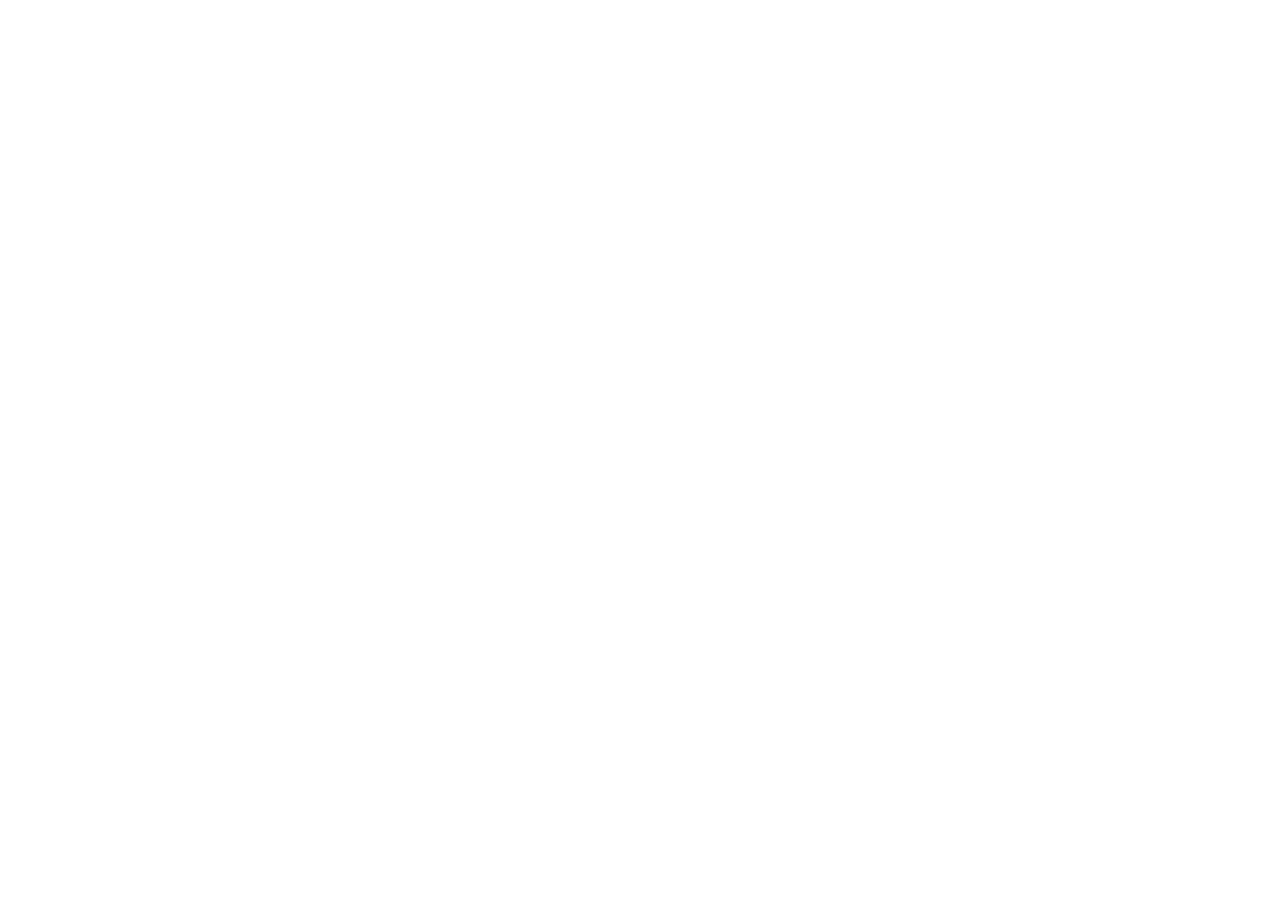
==== index.html @ a6d5650d "完成了登录和注册功能的开发" ====
<!DOCTYPE html>
<html lang="en">
<head>
    <meta charset="UTF-8">
    <meta http-equiv="X-UA-Compatible" content="IE=edge">
    <meta name="viewport" content="width=device-width, initial-scale=1.0">
    <title>Document</title>
</head>
<body>
    
</body>
</html>
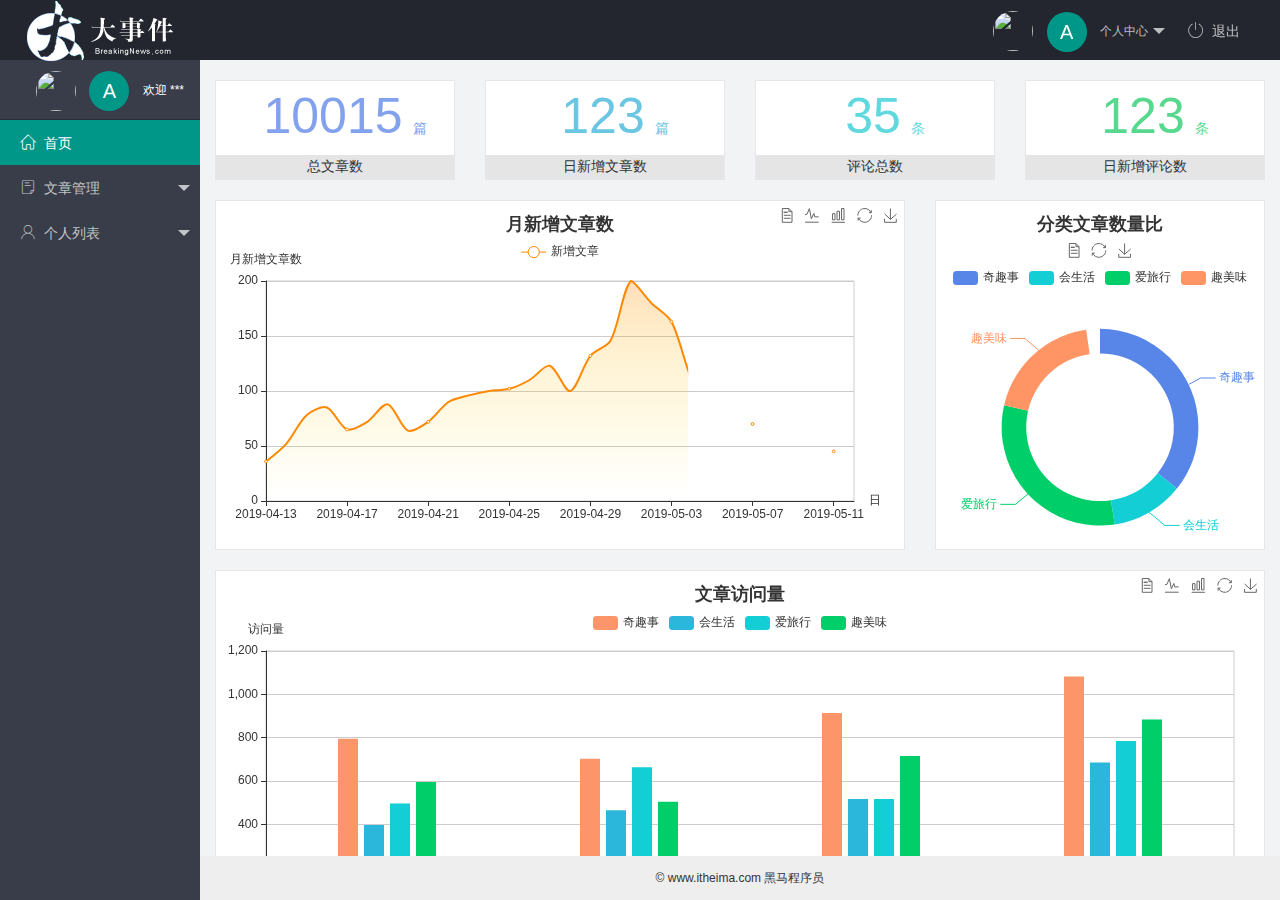
==== commit 50a24027: "完成了主页功能的开发" ====
--- a/index.html
+++ b/index.html
@@ -1,12 +1,98 @@
 <!DOCTYPE html>
 <html lang="en">
+
 <head>
     <meta charset="UTF-8">
     <meta http-equiv="X-UA-Compatible" content="IE=edge">
     <meta name="viewport" content="width=device-width, initial-scale=1.0">
-    <title>Document</title>
+    <title>后台主页</title>
+    <!-- 导入layui 的css样式表 -->
+    <link rel="stylesheet" href="/assets/lib/layui/css/layui.css" />
+    <!-- 导入自身样式表 -->
+    <link rel="stylesheet" href="/assets/css/index.css" />
+    <!-- 引入iconfont css样式表 -->
+    <link rel="stylesheet" href="/assets/fonts/iconfont.css">
+    <!-- 引入bootstrap css样式表 -->
+    <link rel="stylesheet" href="/assets/lib/bootstrap.css">
 </head>
-<body>
-    
+
+<body class="layui-layout-body">
+    <div class="layui-layout layui-layout-admin">
+        <div class="layui-header">
+            <div class="layui-logo">
+                <img src="/assets/images/logo.png" alt="">
+            </div>
+            <ul class="layui-nav layui-layout-right">
+                <li class="layui-nav-item">
+                    <a href="javascript:;" class="userinfo">
+                        <img src="http://t.cn/RCzsdCq" class="layui-nav-img">
+                        <span class="text-avatar">A</span>
+                        个人中心
+                    </a>
+                    <dl class="layui-nav-child">
+                        <dd><a href="">基本资料</a></dd>
+                        <dd><a href="">更换头像</a></dd>
+                        <dd><a href="">重置密码</a></dd>
+                    </dl>
+                </li>
+                <li class="layui-nav-item">
+                    <a href="javascript:;" id="btnLogout">
+                        <span class="iconfont icon-tuichu"></span>退出</a>
+                </li>
+            </ul>
+        </div>
+
+        <div class="layui-side layui-bg-black">
+            <div class="layui-side-scroll">
+                <!-- 用户头像 -->
+                <div class="userinfo">
+                    <img src="http://t.cn/RCzsdCq" class="layui-nav-img">
+                    <span class="text-avatar">A</span>
+                    <span id="welcome">欢迎 ***</span>
+                </div>
+                <!-- 左侧导航区域（可配合layui已有的垂直导航） -->
+                <ul class="layui-nav layui-nav-tree" lay-shrink="all">
+                    <li class="layui-nav-item layui-this"><a href="/home/dashboard.html" target="fm"><span
+                                class="iconfont icon-home"></span>首页</a></li>
+                    <li class="layui-nav-item">
+                        <a class="" href="javascript:;"><span class="iconfont icon-16"></span>文章管理</a>
+                        <dl class="layui-nav-child">
+                            <dd><a href="javascript:;"><i class="layui-icon layui-icon-app"></i>文章类别</a></dd>
+                            <dd><a href="javascript:;"><i class="layui-icon layui-icon-app"></i>文章列表</a></dd>
+                            <dd><a h    ref="javascript:;"><i class="layui-icon layui-icon-app"></i>发表文章</a></dd>
+                        </dl>
+                    </li>
+                    <li class="layui-nav-item">
+                        <a href="javascript:;"><span class="iconfont icon-user"></span>个人列表</a>
+                        <dl class="layui-nav-child">
+                            <dd><a href="javascript:;"><i class="layui-icon layui-icon-app"></i>基本资料</a></dd>
+                            <dd><a href="javascript:;"><i class="layui-icon layui-icon-app"></i>更换头像</a></dd>
+                            <dd><a href="javascript:;"><i class="layui-icon layui-icon-app"></i>重置密码</a></dd>
+                        </dl>
+                    </li>
+                </ul>
+            </div>
+        </div>
+
+        <div class="layui-body">
+            <!-- iframe区域 -->
+            <iframe name="fm" src="/home/dashboard.html" frameborder="0"></iframe>
+
+        </div>
+
+        <div class="layui-footer">
+            <!-- 底部固定区域 -->
+            © www.itheima.com 黑马程序员
+        </div>
+    </div>
+    <!-- 导入layui的 JS文件 -->
+    <script src="/assets/lib/layui/layui.all.js"></script>
+    <!-- 导入jQuery -->
+    <script src="/assets/lib/jquery.js"></script>
+    <!-- 导入baseAPI -->
+    <script src="/assets/js/baseAPI.js"></script>
+    <!-- 导入自己的js文件 -->
+    <script src="/assets/js/index.js"></script>
 </body>
+
 </html>--- a/assets/lib/layui/css/layui.css
+++ b/assets/lib/layui/css/layui.css
@@ -0,0 +1,2 @@
+/** layui-v2.5.5 MIT License By https://www.layui.com */
+ .layui-inline,img{display:inline-block;vertical-align:middle}h1,h2,h3,h4,h5,h6{font-weight:400}.layui-edge,.layui-header,.layui-inline,.layui-main{position:relative}.layui-body,.layui-edge,.layui-elip{overflow:hidden}.layui-btn,.layui-edge,.layui-inline,img{vertical-align:middle}.layui-btn,.layui-disabled,.layui-icon,.layui-unselect{-moz-user-select:none;-webkit-user-select:none;-ms-user-select:none}.layui-elip,.layui-form-checkbox span,.layui-form-pane .layui-form-label{text-overflow:ellipsis;white-space:nowrap}.layui-breadcrumb,.layui-tree-btnGroup{visibility:hidden}blockquote,body,button,dd,div,dl,dt,form,h1,h2,h3,h4,h5,h6,input,li,ol,p,pre,td,textarea,th,ul{margin:0;padding:0;-webkit-tap-highlight-color:rgba(0,0,0,0)}a:active,a:hover{outline:0}img{border:none}li{list-style:none}table{border-collapse:collapse;border-spacing:0}h4,h5,h6{font-size:100%}button,input,optgroup,option,select,textarea{font-family:inherit;font-size:inherit;font-style:inherit;font-weight:inherit;outline:0}pre{white-space:pre-wrap;white-space:-moz-pre-wrap;white-space:-pre-wrap;white-space:-o-pre-wrap;word-wrap:break-word}body{line-height:24px;font:14px Helvetica Neue,Helvetica,PingFang SC,Tahoma,Arial,sans-serif}hr{height:1px;margin:10px 0;border:0;clear:both}a{color:#333;text-decoration:none}a:hover{color:#777}a cite{font-style:normal;*cursor:pointer}.layui-border-box,.layui-border-box *{box-sizing:border-box}.layui-box,.layui-box *{box-sizing:content-box}.layui-clear{clear:both;*zoom:1}.layui-clear:after{content:'\20';clear:both;*zoom:1;display:block;height:0}.layui-inline{*display:inline;*zoom:1}.layui-edge{display:inline-block;width:0;height:0;border-width:6px;border-style:dashed;border-color:transparent}.layui-edge-top{top:-4px;border-bottom-color:#999;border-bottom-style:solid}.layui-edge-right{border-left-color:#999;border-left-style:solid}.layui-edge-bottom{top:2px;border-top-color:#999;border-top-style:solid}.layui-edge-left{border-right-color:#999;border-right-style:solid}.layui-disabled,.layui-disabled:hover{color:#d2d2d2!important;cursor:not-allowed!important}.layui-circle{border-radius:100%}.layui-show{display:block!important}.layui-hide{display:none!important}@font-face{font-family:layui-icon;src:url(../font/iconfont.eot?v=250);src:url(../font/iconfont.eot?v=250#iefix) format('embedded-opentype'),url(../font/iconfont.woff2?v=250) format('woff2'),url(../font/iconfont.woff?v=250) format('woff'),url(../font/iconfont.ttf?v=250) format('truetype'),url(../font/iconfont.svg?v=250#layui-icon) format('svg')}.layui-icon{font-family:layui-icon!important;font-size:16px;font-style:normal;-webkit-font-smoothing:antialiased;-moz-osx-font-smoothing:grayscale}.layui-icon-reply-fill:before{content:"\e611"}.layui-icon-set-fill:before{content:"\e614"}.layui-icon-menu-fill:before{content:"\e60f"}.layui-icon-search:before{content:"\e615"}.layui-icon-share:before{content:"\e641"}.layui-icon-set-sm:before{content:"\e620"}.layui-icon-engine:before{content:"\e628"}.layui-icon-close:before{content:"\1006"}.layui-icon-close-fill:before{content:"\1007"}.layui-icon-chart-screen:before{content:"\e629"}.layui-icon-star:before{content:"\e600"}.layui-icon-circle-dot:before{content:"\e617"}.layui-icon-chat:before{content:"\e606"}.layui-icon-release:before{content:"\e609"}.layui-icon-list:before{content:"\e60a"}.layui-icon-chart:before{content:"\e62c"}.layui-icon-ok-circle:before{content:"\1005"}.layui-icon-layim-theme:before{content:"\e61b"}.layui-icon-table:before{content:"\e62d"}.layui-icon-right:before{content:"\e602"}.layui-icon-left:before{content:"\e603"}.layui-icon-cart-simple:before{content:"\e698"}.layui-icon-face-cry:before{content:"\e69c"}.layui-icon-face-smile:before{content:"\e6af"}.layui-icon-survey:before{content:"\e6b2"}.layui-icon-tree:before{content:"\e62e"}.layui-icon-upload-circle:before{content:"\e62f"}.layui-icon-add-circle:before{content:"\e61f"}.layui-icon-download-circle:before{content:"\e601"}.layui-icon-templeate-1:before{content:"\e630"}.layui-icon-util:before{content:"\e631"}.layui-icon-face-surprised:before{content:"\e664"}.layui-icon-edit:before{content:"\e642"}.layui-icon-speaker:before{content:"\e645"}.layui-icon-down:before{content:"\e61a"}.layui-icon-file:before{content:"\e621"}.layui-icon-layouts:before{content:"\e632"}.layui-icon-rate-half:before{content:"\e6c9"}.layui-icon-add-circle-fine:before{content:"\e608"}.layui-icon-prev-circle:before{content:"\e633"}.layui-icon-read:before{content:"\e705"}.layui-icon-404:before{content:"\e61c"}.layui-icon-carousel:before{content:"\e634"}.layui-icon-help:before{content:"\e607"}.layui-icon-code-circle:before{content:"\e635"}.layui-icon-water:before{content:"\e636"}.layui-icon-username:before{content:"\e66f"}.layui-icon-find-fill:before{content:"\e670"}.layui-icon-about:before{content:"\e60b"}.layui-icon-location:before{content:"\e715"}.layui-icon-up:before{content:"\e619"}.layui-icon-pause:before{content:"\e651"}.layui-icon-date:before{content:"\e637"}.layui-icon-layim-uploadfile:before{content:"\e61d"}.layui-icon-delete:before{content:"\e640"}.layui-icon-play:before{content:"\e652"}.layui-icon-top:before{content:"\e604"}.layui-icon-friends:before{content:"\e612"}.layui-icon-refresh-3:before{content:"\e9aa"}.layui-icon-ok:before{content:"\e605"}.layui-icon-layer:before{content:"\e638"}.layui-icon-face-smile-fine:before{content:"\e60c"}.layui-icon-dollar:before{content:"\e659"}.layui-icon-group:before{content:"\e613"}.layui-icon-layim-download:before{content:"\e61e"}.layui-icon-picture-fine:before{content:"\e60d"}.layui-icon-link:before{content:"\e64c"}.layui-icon-diamond:before{content:"\e735"}.layui-icon-log:before{content:"\e60e"}.layui-icon-rate-solid:before{content:"\e67a"}.layui-icon-fonts-del:before{content:"\e64f"}.layui-icon-unlink:before{content:"\e64d"}.layui-icon-fonts-clear:before{content:"\e639"}.layui-icon-triangle-r:before{content:"\e623"}.layui-icon-circle:before{content:"\e63f"}.layui-icon-radio:before{content:"\e643"}.layui-icon-align-center:before{content:"\e647"}.layui-icon-align-right:before{content:"\e648"}.layui-icon-align-left:before{content:"\e649"}.layui-icon-loading-1:before{content:"\e63e"}.layui-icon-return:before{content:"\e65c"}.layui-icon-fonts-strong:before{content:"\e62b"}.layui-icon-upload:before{content:"\e67c"}.layui-icon-dialogue:before{content:"\e63a"}.layui-icon-video:before{content:"\e6ed"}.layui-icon-headset:before{content:"\e6fc"}.layui-icon-cellphone-fine:before{content:"\e63b"}.layui-icon-add-1:before{content:"\e654"}.layui-icon-face-smile-b:before{content:"\e650"}.layui-icon-fonts-html:before{content:"\e64b"}.layui-icon-form:before{content:"\e63c"}.layui-icon-cart:before{content:"\e657"}.layui-icon-camera-fill:before{content:"\e65d"}.layui-icon-tabs:before{content:"\e62a"}.layui-icon-fonts-code:before{content:"\e64e"}.layui-icon-fire:before{content:"\e756"}.layui-icon-set:before{content:"\e716"}.layui-icon-fonts-u:before{content:"\e646"}.layui-icon-triangle-d:before{content:"\e625"}.layui-icon-tips:before{content:"\e702"}.layui-icon-picture:before{content:"\e64a"}.layui-icon-more-vertical:before{content:"\e671"}.layui-icon-flag:before{content:"\e66c"}.layui-icon-loading:before{content:"\e63d"}.layui-icon-fonts-i:before{content:"\e644"}.layui-icon-refresh-1:before{content:"\e666"}.layui-icon-rmb:before{content:"\e65e"}.layui-icon-home:before{content:"\e68e"}.layui-icon-user:before{content:"\e770"}.layui-icon-notice:before{content:"\e667"}.layui-icon-login-weibo:before{content:"\e675"}.layui-icon-voice:before{content:"\e688"}.layui-icon-upload-drag:before{content:"\e681"}.layui-icon-login-qq:before{content:"\e676"}.layui-icon-snowflake:before{content:"\e6b1"}.layui-icon-file-b:before{content:"\e655"}.layui-icon-template:before{content:"\e663"}.layui-icon-auz:before{content:"\e672"}.layui-icon-console:before{content:"\e665"}.layui-icon-app:before{content:"\e653"}.layui-icon-prev:before{content:"\e65a"}.layui-icon-website:before{content:"\e7ae"}.layui-icon-next:before{content:"\e65b"}.layui-icon-component:before{content:"\e857"}.layui-icon-more:before{content:"\e65f"}.layui-icon-login-wechat:before{content:"\e677"}.layui-icon-shrink-right:before{content:"\e668"}.layui-icon-spread-left:before{content:"\e66b"}.layui-icon-camera:before{content:"\e660"}.layui-icon-note:before{content:"\e66e"}.layui-icon-refresh:before{content:"\e669"}.layui-icon-female:before{content:"\e661"}.layui-icon-male:before{content:"\e662"}.layui-icon-password:before{content:"\e673"}.layui-icon-senior:before{content:"\e674"}.layui-icon-theme:before{content:"\e66a"}.layui-icon-tread:before{content:"\e6c5"}.layui-icon-praise:before{content:"\e6c6"}.layui-icon-star-fill:before{content:"\e658"}.layui-icon-rate:before{content:"\e67b"}.layui-icon-template-1:before{content:"\e656"}.layui-icon-vercode:before{content:"\e679"}.layui-icon-cellphone:before{content:"\e678"}.layui-icon-screen-full:before{content:"\e622"}.layui-icon-screen-restore:before{content:"\e758"}.layui-icon-cols:before{content:"\e610"}.layui-icon-export:before{content:"\e67d"}.layui-icon-print:before{content:"\e66d"}.layui-icon-slider:before{content:"\e714"}.layui-icon-addition:before{content:"\e624"}.layui-icon-subtraction:before{content:"\e67e"}.layui-icon-service:before{content:"\e626"}.layui-icon-transfer:before{content:"\e691"}.layui-main{width:1140px;margin:0 auto}.layui-header{z-index:1000;height:60px}.layui-header a:hover{transition:all .5s;-webkit-transition:all .5s}.layui-side{position:fixed;left:0;top:0;bottom:0;z-index:999;width:200px;overflow-x:hidden}.layui-side-scroll{position:relative;width:220px;height:100%;overflow-x:hidden}.layui-body{position:absolute;left:200px;right:0;top:0;bottom:0;z-index:998;width:auto;overflow-y:auto;box-sizing:border-box}.layui-layout-body{overflow:hidden}.layui-layout-admin .layui-header{background-color:#23262E}.layui-layout-admin .layui-side{top:60px;width:200px;overflow-x:hidden}.layui-layout-admin .layui-body{position:fixed;top:60px;bottom:44px}.layui-layout-admin .layui-main{width:auto;margin:0 15px}.layui-layout-admin .layui-footer{position:fixed;left:200px;right:0;bottom:0;height:44px;line-height:44px;padding:0 15px;background-color:#eee}.layui-layout-admin .layui-logo{position:absolute;left:0;top:0;width:200px;height:100%;line-height:60px;text-align:center;color:#009688;font-size:16px}.layui-layout-admin .layui-header .layui-nav{background:0 0}.layui-layout-left{position:absolute!important;left:200px;top:0}.layui-layout-right{position:absolute!important;right:0;top:0}.layui-container{position:relative;margin:0 auto;padding:0 15px;box-sizing:border-box}.layui-fluid{position:relative;margin:0 auto;padding:0 15px}.layui-row:after,.layui-row:before{content:'';display:block;clear:both}.layui-col-lg1,.layui-col-lg10,.layui-col-lg11,.layui-col-lg12,.layui-col-lg2,.layui-col-lg3,.layui-col-lg4,.layui-col-lg5,.layui-col-lg6,.layui-col-lg7,.layui-col-lg8,.layui-col-lg9,.layui-col-md1,.layui-col-md10,.layui-col-md11,.layui-col-md12,.layui-col-md2,.layui-col-md3,.layui-col-md4,.layui-col-md5,.layui-col-md6,.layui-col-md7,.layui-col-md8,.layui-col-md9,.layui-col-sm1,.layui-col-sm10,.layui-col-sm11,.layui-col-sm12,.layui-col-sm2,.layui-col-sm3,.layui-col-sm4,.layui-col-sm5,.layui-col-sm6,.layui-col-sm7,.layui-col-sm8,.layui-col-sm9,.layui-col-xs1,.layui-col-xs10,.layui-col-xs11,.layui-col-xs12,.layui-col-xs2,.layui-col-xs3,.layui-col-xs4,.layui-col-xs5,.layui-col-xs6,.layui-col-xs7,.layui-col-xs8,.layui-col-xs9{position:relative;display:block;box-sizing:border-box}.layui-col-xs1,.layui-col-xs10,.layui-col-xs11,.layui-col-xs12,.layui-col-xs2,.layui-col-xs3,.layui-col-xs4,.layui-col-xs5,.layui-col-xs6,.layui-col-xs7,.layui-col-xs8,.layui-col-xs9{float:left}.layui-col-xs1{width:8.33333333%}.layui-col-xs2{width:16.66666667%}.layui-col-xs3{width:25%}.layui-col-xs4{width:33.33333333%}.layui-col-xs5{width:41.66666667%}.layui-col-xs6{width:50%}.layui-col-xs7{width:58.33333333%}.layui-col-xs8{width:66.66666667%}.layui-col-xs9{width:75%}.layui-col-xs10{width:83.33333333%}.layui-col-xs11{width:91.66666667%}.layui-col-xs12{width:100%}.layui-col-xs-offset1{margin-left:8.33333333%}.layui-col-xs-offset2{margin-left:16.66666667%}.layui-col-xs-offset3{margin-left:25%}.layui-col-xs-offset4{margin-left:33.33333333%}.layui-col-xs-offset5{margin-left:41.66666667%}.layui-col-xs-offset6{margin-left:50%}.layui-col-xs-offset7{margin-left:58.33333333%}.layui-col-xs-offset8{margin-left:66.66666667%}.layui-col-xs-offset9{margin-left:75%}.layui-col-xs-offset10{margin-left:83.33333333%}.layui-col-xs-offset11{margin-left:91.66666667%}.layui-col-xs-offset12{margin-left:100%}@media screen and (max-width:768px){.layui-hide-xs{display:none!important}.layui-show-xs-block{display:block!important}.layui-show-xs-inline{display:inline!important}.layui-show-xs-inline-block{display:inline-block!important}}@media screen and (min-width:768px){.layui-container{width:750px}.layui-hide-sm{display:none!important}.layui-show-sm-block{display:block!important}.layui-show-sm-inline{display:inline!important}.layui-show-sm-inline-block{display:inline-block!important}.layui-col-sm1,.layui-col-sm10,.layui-col-sm11,.layui-col-sm12,.layui-col-sm2,.layui-col-sm3,.layui-col-sm4,.layui-col-sm5,.layui-col-sm6,.layui-col-sm7,.layui-col-sm8,.layui-col-sm9{float:left}.layui-col-sm1{width:8.33333333%}.layui-col-sm2{width:16.66666667%}.layui-col-sm3{width:25%}.layui-col-sm4{width:33.33333333%}.layui-col-sm5{width:41.66666667%}.layui-col-sm6{width:50%}.layui-col-sm7{width:58.33333333%}.layui-col-sm8{width:66.66666667%}.layui-col-sm9{width:75%}.layui-col-sm10{width:83.33333333%}.layui-col-sm11{width:91.66666667%}.layui-col-sm12{width:100%}.layui-col-sm-offset1{margin-left:8.33333333%}.layui-col-sm-offset2{margin-left:16.66666667%}.layui-col-sm-offset3{margin-left:25%}.layui-col-sm-offset4{margin-left:33.33333333%}.layui-col-sm-offset5{margin-left:41.66666667%}.layui-col-sm-offset6{margin-left:50%}.layui-col-sm-offset7{margin-left:58.33333333%}.layui-col-sm-offset8{margin-left:66.66666667%}.layui-col-sm-offset9{margin-left:75%}.layui-col-sm-offset10{margin-left:83.33333333%}.layui-col-sm-offset11{margin-left:91.66666667%}.layui-col-sm-offset12{margin-left:100%}}@media screen and (min-width:992px){.layui-container{width:970px}.layui-hide-md{display:none!important}.layui-show-md-block{display:block!important}.layui-show-md-inline{display:inline!important}.layui-show-md-inline-block{display:inline-block!important}.layui-col-md1,.layui-col-md10,.layui-col-md11,.layui-col-md12,.layui-col-md2,.layui-col-md3,.layui-col-md4,.layui-col-md5,.layui-col-md6,.layui-col-md7,.layui-col-md8,.layui-col-md9{float:left}.layui-col-md1{width:8.33333333%}.layui-col-md2{width:16.66666667%}.layui-col-md3{width:25%}.layui-col-md4{width:33.33333333%}.layui-col-md5{width:41.66666667%}.layui-col-md6{width:50%}.layui-col-md7{width:58.33333333%}.layui-col-md8{width:66.66666667%}.layui-col-md9{width:75%}.layui-col-md10{width:83.33333333%}.layui-col-md11{width:91.66666667%}.layui-col-md12{width:100%}.layui-col-md-offset1{margin-left:8.33333333%}.layui-col-md-offset2{margin-left:16.66666667%}.layui-col-md-offset3{margin-left:25%}.layui-col-md-offset4{margin-left:33.33333333%}.layui-col-md-offset5{margin-left:41.66666667%}.layui-col-md-offset6{margin-left:50%}.layui-col-md-offset7{margin-left:58.33333333%}.layui-col-md-offset8{margin-left:66.66666667%}.layui-col-md-offset9{margin-left:75%}.layui-col-md-offset10{margin-left:83.33333333%}.layui-col-md-offset11{margin-left:91.66666667%}.layui-col-md-offset12{margin-left:100%}}@media screen and (min-width:1200px){.layui-container{width:1170px}.layui-hide-lg{display:none!important}.layui-show-lg-block{display:block!important}.layui-show-lg-inline{display:inline!important}.layui-show-lg-inline-block{display:inline-block!important}.layui-col-lg1,.layui-col-lg10,.layui-col-lg11,.layui-col-lg12,.layui-col-lg2,.layui-col-lg3,.layui-col-lg4,.layui-col-lg5,.layui-col-lg6,.layui-col-lg7,.layui-col-lg8,.layui-col-lg9{float:left}.layui-col-lg1{width:8.33333333%}.layui-col-lg2{width:16.66666667%}.layui-col-lg3{width:25%}.layui-col-lg4{width:33.33333333%}.layui-col-lg5{width:41.66666667%}.layui-col-lg6{width:50%}.layui-col-lg7{width:58.33333333%}.layui-col-lg8{width:66.66666667%}.layui-col-lg9{width:75%}.layui-col-lg10{width:83.33333333%}.layui-col-lg11{width:91.66666667%}.layui-col-lg12{width:100%}.layui-col-lg-offset1{margin-left:8.33333333%}.layui-col-lg-offset2{margin-left:16.66666667%}.layui-col-lg-offset3{margin-left:25%}.layui-col-lg-offset4{margin-left:33.33333333%}.layui-col-lg-offset5{margin-left:41.66666667%}.layui-col-lg-offset6{margin-left:50%}.layui-col-lg-offset7{margin-left:58.33333333%}.layui-col-lg-offset8{margin-left:66.66666667%}.layui-col-lg-offset9{margin-left:75%}.layui-col-lg-offset10{margin-left:83.33333333%}.layui-col-lg-offset11{margin-left:91.66666667%}.layui-col-lg-offset12{margin-left:100%}}.layui-col-space1{margin:-.5px}.layui-col-space1>*{padding:.5px}.layui-col-space3{margin:-1.5px}.layui-col-space3>*{padding:1.5px}.layui-col-space5{margin:-2.5px}.layui-col-space5>*{padding:2.5px}.layui-col-space8{margin:-3.5px}.layui-col-space8>*{padding:3.5px}.layui-col-space10{margin:-5px}.layui-col-space10>*{padding:5px}.layui-col-space12{margin:-6px}.layui-col-space12>*{padding:6px}.layui-col-space15{margin:-7.5px}.layui-col-space15>*{padding:7.5px}.layui-col-space18{margin:-9px}.layui-col-space18>*{padding:9px}.layui-col-space20{margin:-10px}.layui-col-space20>*{padding:10px}.layui-col-space22{margin:-11px}.layui-col-space22>*{padding:11px}.layui-col-space25{margin:-12.5px}.layui-col-space25>*{padding:12.5px}.layui-col-space30{margin:-15px}.layui-col-space30>*{padding:15px}.layui-btn,.layui-input,.layui-select,.layui-textarea,.layui-upload-button{outline:0;-webkit-appearance:none;transition:all .3s;-webkit-transition:all .3s;box-sizing:border-box}.layui-elem-quote{margin-bottom:10px;padding:15px;line-height:22px;border-left:5px solid #009688;border-radius:0 2px 2px 0;background-color:#f2f2f2}.layui-quote-nm{border-style:solid;border-width:1px 1px 1px 5px;background:0 0}.layui-elem-field{margin-bottom:10px;padding:0;border-width:1px;border-style:solid}.layui-elem-field legend{margin-left:20px;padding:0 10px;font-size:20px;font-weight:300}.layui-field-title{margin:10px 0 20px;border-width:1px 0 0}.layui-field-box{padding:10px 15px}.layui-field-title .layui-field-box{padding:10px 0}.layui-progress{position:relative;height:6px;border-radius:20px;background-color:#e2e2e2}.layui-progress-bar{position:absolute;left:0;top:0;width:0;max-width:100%;height:6px;border-radius:20px;text-align:right;background-color:#5FB878;transition:all .3s;-webkit-transition:all .3s}.layui-progress-big,.layui-progress-big .layui-progress-bar{height:18px;line-height:18px}.layui-progress-text{position:relative;top:-20px;line-height:18px;font-size:12px;color:#666}.layui-progress-big .layui-progress-text{position:static;padding:0 10px;color:#fff}.layui-collapse{border-width:1px;border-style:solid;border-radius:2px}.layui-colla-content,.layui-colla-item{border-top-width:1px;border-top-style:solid}.layui-colla-item:first-child{border-top:none}.layui-colla-title{position:relative;height:42px;line-height:42px;padding:0 15px 0 35px;color:#333;background-color:#f2f2f2;cursor:pointer;font-size:14px;overflow:hidden}.layui-colla-content{display:none;padding:10px 15px;line-height:22px;color:#666}.layui-colla-icon{position:absolute;left:15px;top:0;font-size:14px}.layui-card{margin-bottom:15px;border-radius:2px;background-color:#fff;box-shadow:0 1px 2px 0 rgba(0,0,0,.05)}.layui-card:last-child{margin-bottom:0}.layui-card-header{position:relative;height:42px;line-height:42px;padding:0 15px;border-bottom:1px solid #f6f6f6;color:#333;border-radius:2px 2px 0 0;font-size:14px}.layui-bg-black,.layui-bg-blue,.layui-bg-cyan,.layui-bg-green,.layui-bg-orange,.layui-bg-red{color:#fff!important}.layui-card-body{position:relative;padding:10px 15px;line-height:24px}.layui-card-body[pad15]{padding:15px}.layui-card-body[pad20]{padding:20px}.layui-card-body .layui-table{margin:5px 0}.layui-card .layui-tab{margin:0}.layui-panel-window{position:relative;padding:15px;border-radius:0;border-top:5px solid #E6E6E6;background-color:#fff}.layui-auxiliar-moving{position:fixed;left:0;right:0;top:0;bottom:0;width:100%;height:100%;background:0 0;z-index:9999999999}.layui-form-label,.layui-form-mid,.layui-form-select,.layui-input-block,.layui-input-inline,.layui-textarea{position:relative}.layui-bg-red{background-color:#FF5722!important}.layui-bg-orange{background-color:#FFB800!important}.layui-bg-green{background-color:#009688!important}.layui-bg-cyan{background-color:#2F4056!important}.layui-bg-blue{background-color:#1E9FFF!important}.layui-bg-black{background-color:#393D49!important}.layui-bg-gray{background-color:#eee!important;color:#666!important}.layui-badge-rim,.layui-colla-content,.layui-colla-item,.layui-collapse,.layui-elem-field,.layui-form-pane .layui-form-item[pane],.layui-form-pane .layui-form-label,.layui-input,.layui-layedit,.layui-layedit-tool,.layui-quote-nm,.layui-select,.layui-tab-bar,.layui-tab-card,.layui-tab-title,.layui-tab-title .layui-this:after,.layui-textarea{border-color:#e6e6e6}.layui-timeline-item:before,hr{background-color:#e6e6e6}.layui-text{line-height:22px;font-size:14px;color:#666}.layui-text h1,.layui-text h2,.layui-text h3{font-weight:500;color:#333}.layui-text h1{font-size:30px}.layui-text h2{font-size:24px}.layui-text h3{font-size:18px}.layui-text a:not(.layui-btn){color:#01AAED}.layui-text a:not(.layui-btn):hover{text-decoration:underline}.layui-text ul{padding:5px 0 5px 15px}.layui-text ul li{margin-top:5px;list-style-type:disc}.layui-text em,.layui-word-aux{color:#999!important;padding:0 5px!important}.layui-btn{display:inline-block;height:38px;line-height:38px;padding:0 18px;background-color:#009688;color:#fff;white-space:nowrap;text-align:center;font-size:14px;border:none;border-radius:2px;cursor:pointer}.layui-btn:hover{opacity:.8;filter:alpha(opacity=80);color:#fff}.layui-btn:active{opacity:1;filter:alpha(opacity=100)}.layui-btn+.layui-btn{margin-left:10px}.layui-btn-container{font-size:0}.layui-btn-container .layui-btn{margin-right:10px;margin-bottom:10px}.layui-btn-container .layui-btn+.layui-btn{margin-left:0}.layui-table .layui-btn-container .layui-btn{margin-bottom:9px}.layui-btn-radius{border-radius:100px}.layui-btn .layui-icon{margin-right:3px;font-size:18px;vertical-align:bottom;vertical-align:middle\9}.layui-btn-primary{border:1px solid #C9C9C9;background-color:#fff;color:#555}.layui-btn-primary:hover{border-color:#009688;color:#333}.layui-btn-normal{background-color:#1E9FFF}.layui-btn-warm{background-color:#FFB800}.layui-btn-danger{background-color:#FF5722}.layui-btn-checked{background-color:#5FB878}.layui-btn-disabled,.layui-btn-disabled:active,.layui-btn-disabled:hover{border:1px solid #e6e6e6;background-color:#FBFBFB;color:#C9C9C9;cursor:not-allowed;opacity:1}.layui-btn-lg{height:44px;line-height:44px;padding:0 25px;font-size:16px}.layui-btn-sm{height:30px;line-height:30px;padding:0 10px;font-size:12px}.layui-btn-sm i{font-size:16px!important}.layui-btn-xs{height:22px;line-height:22px;padding:0 5px;font-size:12px}.layui-btn-xs i{font-size:14px!important}.layui-btn-group{display:inline-block;vertical-align:middle;font-size:0}.layui-btn-group .layui-btn{margin-left:0!important;margin-right:0!important;border-left:1px solid rgba(255,255,255,.5);border-radius:0}.layui-btn-group .layui-btn-primary{border-left:none}.layui-btn-group .layui-btn-primary:hover{border-color:#C9C9C9;color:#009688}.layui-btn-group .layui-btn:first-child{border-left:none;border-radius:2px 0 0 2px}.layui-btn-group .layui-btn-primary:first-child{border-left:1px solid #c9c9c9}.layui-btn-group .layui-btn:last-child{border-radius:0 2px 2px 0}.layui-btn-group .layui-btn+.layui-btn{margin-left:0}.layui-btn-group+.layui-btn-group{margin-left:10px}.layui-btn-fluid{width:100%}.layui-input,.layui-select,.layui-textarea{height:38px;line-height:1.3;line-height:38px\9;border-width:1px;border-style:solid;background-color:#fff;border-radius:2px}.layui-input::-webkit-input-placeholder,.layui-select::-webkit-input-placeholder,.layui-textarea::-webkit-input-placeholder{line-height:1.3}.layui-input,.layui-textarea{display:block;width:100%;padding-left:10px}.layui-input:hover,.layui-textarea:hover{border-color:#D2D2D2!important}.layui-input:focus,.layui-textarea:focus{border-color:#C9C9C9!important}.layui-textarea{min-height:100px;height:auto;line-height:20px;padding:6px 10px;resize:vertical}.layui-select{padding:0 10px}.layui-form input[type=checkbox],.layui-form input[type=radio],.layui-form select{display:none}.layui-form [lay-ignore]{display:initial}.layui-form-item{margin-bottom:15px;clear:both;*zoom:1}.layui-form-item:after{content:'\20';clear:both;*zoom:1;display:block;height:0}.layui-form-label{float:left;display:block;padding:9px 15px;width:80px;font-weight:400;line-height:20px;text-align:right}.layui-form-label-col{display:block;float:none;padding:9px 0;line-height:20px;text-align:left}.layui-form-item .layui-inline{margin-bottom:5px;margin-right:10px}.layui-input-block{margin-left:110px;min-height:36px}.layui-input-inline{display:inline-block;vertical-align:middle}.layui-form-item .layui-input-inline{float:left;width:190px;margin-right:10px}.layui-form-text .layui-input-inline{width:auto}.layui-form-mid{float:left;display:block;padding:9px 0!important;line-height:20px;margin-right:10px}.layui-form-danger+.layui-form-select .layui-input,.layui-form-danger:focus{border-color:#FF5722!important}.layui-form-select .layui-input{padding-right:30px;cursor:pointer}.layui-form-select .layui-edge{position:absolute;right:10px;top:50%;margin-top:-3px;cursor:pointer;border-width:6px;border-top-color:#c2c2c2;border-top-style:solid;transition:all .3s;-webkit-transition:all .3s}.layui-form-select dl{display:none;position:absolute;left:0;top:42px;padding:5px 0;z-index:899;min-width:100%;border:1px solid #d2d2d2;max-height:300px;overflow-y:auto;background-color:#fff;border-radius:2px;box-shadow:0 2px 4px rgba(0,0,0,.12);box-sizing:border-box}.layui-form-select dl dd,.layui-form-select dl dt{padding:0 10px;line-height:36px;white-space:nowrap;overflow:hidden;text-overflow:ellipsis}.layui-form-select dl dt{font-size:12px;color:#999}.layui-form-select dl dd{cursor:pointer}.layui-form-select dl dd:hover{background-color:#f2f2f2;-webkit-transition:.5s all;transition:.5s all}.layui-form-select .layui-select-group dd{padding-left:20px}.layui-form-select dl dd.layui-select-tips{padding-left:10px!important;color:#999}.layui-form-select dl dd.layui-this{background-color:#5FB878;color:#fff}.layui-form-checkbox,.layui-form-select dl dd.layui-disabled{background-color:#fff}.layui-form-selected dl{display:block}.layui-form-checkbox,.layui-form-checkbox *,.layui-form-switch{display:inline-block;vertical-align:middle}.layui-form-selected .layui-edge{margin-top:-9px;-webkit-transform:rotate(180deg);transform:rotate(180deg);margin-top:-3px\9}:root .layui-form-selected .layui-edge{margin-top:-9px\0/IE9}.layui-form-selectup dl{top:auto;bottom:42px}.layui-select-none{margin:5px 0;text-align:center;color:#999}.layui-select-disabled .layui-disabled{border-color:#eee!important}.layui-select-disabled .layui-edge{border-top-color:#d2d2d2}.layui-form-checkbox{position:relative;height:30px;line-height:30px;margin-right:10px;padding-right:30px;cursor:pointer;font-size:0;-webkit-transition:.1s linear;transition:.1s linear;box-sizing:border-box}.layui-form-checkbox span{padding:0 10px;height:100%;font-size:14px;border-radius:2px 0 0 2px;background-color:#d2d2d2;color:#fff;overflow:hidden}.layui-form-checkbox:hover span{background-color:#c2c2c2}.layui-form-checkbox i{position:absolute;right:0;top:0;width:30px;height:28px;border:1px solid #d2d2d2;border-left:none;border-radius:0 2px 2px 0;color:#fff;font-size:20px;text-align:center}.layui-form-checkbox:hover i{border-color:#c2c2c2;color:#c2c2c2}.layui-form-checked,.layui-form-checked:hover{border-color:#5FB878}.layui-form-checked span,.layui-form-checked:hover span{background-color:#5FB878}.layui-form-checked i,.layui-form-checked:hover i{color:#5FB878}.layui-form-item .layui-form-checkbox{margin-top:4px}.layui-form-checkbox[lay-skin=primary]{height:auto!important;line-height:normal!important;min-width:18px;min-height:18px;border:none!important;margin-right:0;padding-left:28px;padding-right:0;background:0 0}.layui-form-checkbox[lay-skin=primary] span{padding-left:0;padding-right:15px;line-height:18px;background:0 0;color:#666}.layui-form-checkbox[lay-skin=primary] i{right:auto;left:0;width:16px;height:16px;line-height:16px;border:1px solid #d2d2d2;font-size:12px;border-radius:2px;background-color:#fff;-webkit-transition:.1s linear;transition:.1s linear}.layui-form-checkbox[lay-skin=primary]:hover i{border-color:#5FB878;color:#fff}.layui-form-checked[lay-skin=primary] i{border-color:#5FB878!important;background-color:#5FB878;color:#fff}.layui-checkbox-disbaled[lay-skin=primary] span{background:0 0!important;color:#c2c2c2}.layui-checkbox-disbaled[lay-skin=primary]:hover i{border-color:#d2d2d2}.layui-form-item .layui-form-checkbox[lay-skin=primary]{margin-top:10px}.layui-form-switch{position:relative;height:22px;line-height:22px;min-width:35px;padding:0 5px;margin-top:8px;border:1px solid #d2d2d2;border-radius:20px;cursor:pointer;background-color:#fff;-webkit-transition:.1s linear;transition:.1s linear}.layui-form-switch i{position:absolute;left:5px;top:3px;width:16px;height:16px;border-radius:20px;background-color:#d2d2d2;-webkit-transition:.1s linear;transition:.1s linear}.layui-form-switch em{position:relative;top:0;width:25px;margin-left:21px;padding:0!important;text-align:center!important;color:#999!important;font-style:normal!important;font-size:12px}.layui-form-onswitch{border-color:#5FB878;background-color:#5FB878}.layui-checkbox-disbaled,.layui-checkbox-disbaled i{border-color:#e2e2e2!important}.layui-form-onswitch i{left:100%;margin-left:-21px;background-color:#fff}.layui-form-onswitch em{margin-left:5px;margin-right:21px;color:#fff!important}.layui-checkbox-disbaled span{background-color:#e2e2e2!important}.layui-checkbox-disbaled:hover i{color:#fff!important}[lay-radio]{display:none}.layui-form-radio,.layui-form-radio *{display:inline-block;vertical-align:middle}.layui-form-radio{line-height:28px;margin:6px 10px 0 0;padding-right:10px;cursor:pointer;font-size:0}.layui-form-radio *{font-size:14px}.layui-form-radio>i{margin-right:8px;font-size:22px;color:#c2c2c2}.layui-form-radio>i:hover,.layui-form-radioed>i{color:#5FB878}.layui-radio-disbaled>i{color:#e2e2e2!important}.layui-form-pane .layui-form-label{width:110px;padding:8px 15px;height:38px;line-height:20px;border-width:1px;border-style:solid;border-radius:2px 0 0 2px;text-align:center;background-color:#FBFBFB;overflow:hidden;box-sizing:border-box}.layui-form-pane .layui-input-inline{margin-left:-1px}.layui-form-pane .layui-input-block{margin-left:110px;left:-1px}.layui-form-pane .layui-input{border-radius:0 2px 2px 0}.layui-form-pane .layui-form-text .layui-form-label{float:none;width:100%;border-radius:2px;box-sizing:border-box;text-align:left}.layui-form-pane .layui-form-text .layui-input-inline{display:block;margin:0;top:-1px;clear:both}.layui-form-pane .layui-form-text .layui-input-block{margin:0;left:0;top:-1px}.layui-form-pane .layui-form-text .layui-textarea{min-height:100px;border-radius:0 0 2px 2px}.layui-form-pane .layui-form-checkbox{margin:4px 0 4px 10px}.layui-form-pane .layui-form-radio,.layui-form-pane .layui-form-switch{margin-top:6px;margin-left:10px}.layui-form-pane .layui-form-item[pane]{position:relative;border-width:1px;border-style:solid}.layui-form-pane .layui-form-item[pane] .layui-form-label{position:absolute;left:0;top:0;height:100%;border-width:0 1px 0 0}.layui-form-pane .layui-form-item[pane] .layui-input-inline{margin-left:110px}@media screen and (max-width:450px){.layui-form-item .layui-form-label{text-overflow:ellipsis;overflow:hidden;white-space:nowrap}.layui-form-item .layui-inline{display:block;margin-right:0;margin-bottom:20px;clear:both}.layui-form-item .layui-inline:after{content:'\20';clear:both;display:block;height:0}.layui-form-item .layui-input-inline{display:block;float:none;left:-3px;width:auto;margin:0 0 10px 112px}.layui-form-item .layui-input-inline+.layui-form-mid{margin-left:110px;top:-5px;padding:0}.layui-form-item .layui-form-checkbox{margin-right:5px;margin-bottom:5px}}.layui-layedit{border-width:1px;border-style:solid;border-radius:2px}.layui-layedit-tool{padding:3px 5px;border-bottom-width:1px;border-bottom-style:solid;font-size:0}.layedit-tool-fixed{position:fixed;top:0;border-top:1px solid #e2e2e2}.layui-layedit-tool .layedit-tool-mid,.layui-layedit-tool .layui-icon{display:inline-block;vertical-align:middle;text-align:center;font-size:14px}.layui-layedit-tool .layui-icon{position:relative;width:32px;height:30px;line-height:30px;margin:3px 5px;color:#777;cursor:pointer;border-radius:2px}.layui-layedit-tool .layui-icon:hover{color:#393D49}.layui-layedit-tool .layui-icon:active{color:#000}.layui-layedit-tool .layedit-tool-active{background-color:#e2e2e2;color:#000}.layui-layedit-tool .layui-disabled,.layui-layedit-tool .layui-disabled:hover{color:#d2d2d2;cursor:not-allowed}.layui-layedit-tool .layedit-tool-mid{width:1px;height:18px;margin:0 10px;background-color:#d2d2d2}.layedit-tool-html{width:50px!important;font-size:30px!important}.layedit-tool-b,.layedit-tool-code,.layedit-tool-help{font-size:16px!important}.layedit-tool-d,.layedit-tool-face,.layedit-tool-image,.layedit-tool-unlink{font-size:18px!important}.layedit-tool-image input{position:absolute;font-size:0;left:0;top:0;width:100%;height:100%;opacity:.01;filter:Alpha(opacity=1);cursor:pointer}.layui-layedit-iframe iframe{display:block;width:100%}#LAY_layedit_code{overflow:hidden}.layui-laypage{display:inline-block;*display:inline;*zoom:1;vertical-align:middle;margin:10px 0;font-size:0}.layui-laypage>a:first-child,.layui-laypage>a:first-child em{border-radius:2px 0 0 2px}.layui-laypage>a:last-child,.layui-laypage>a:last-child em{border-radius:0 2px 2px 0}.layui-laypage>:first-child{margin-left:0!important}.layui-laypage>:last-child{margin-right:0!important}.layui-laypage a,.layui-laypage button,.layui-laypage input,.layui-laypage select,.layui-laypage span{border:1px solid #e2e2e2}.layui-laypage a,.layui-laypage span{display:inline-block;*display:inline;*zoom:1;vertical-align:middle;padding:0 15px;height:28px;line-height:28px;margin:0 -1px 5px 0;background-color:#fff;color:#333;font-size:12px}.layui-flow-more a *,.layui-laypage input,.layui-table-view select[lay-ignore]{display:inline-block}.layui-laypage a:hover{color:#009688}.layui-laypage em{font-style:normal}.layui-laypage .layui-laypage-spr{color:#999;font-weight:700}.layui-laypage a{text-decoration:none}.layui-laypage .layui-laypage-curr{position:relative}.layui-laypage .layui-laypage-curr em{position:relative;color:#fff}.layui-laypage .layui-laypage-curr .layui-laypage-em{position:absolute;left:-1px;top:-1px;padding:1px;width:100%;height:100%;background-color:#009688}.layui-laypage-em{border-radius:2px}.layui-laypage-next em,.layui-laypage-prev em{font-family:Sim sun;font-size:16px}.layui-laypage .layui-laypage-count,.layui-laypage .layui-laypage-limits,.layui-laypage .layui-laypage-refresh,.layui-laypage .layui-laypage-skip{margin-left:10px;margin-right:10px;padding:0;border:none}.layui-laypage .layui-laypage-limits,.layui-laypage .layui-laypage-refresh{vertical-align:top}.layui-laypage .layui-laypage-refresh i{font-size:18px;cursor:pointer}.layui-laypage select{height:22px;padding:3px;border-radius:2px;cursor:pointer}.layui-laypage .layui-laypage-skip{height:30px;line-height:30px;color:#999}.layui-laypage button,.layui-laypage input{height:30px;line-height:30px;border-radius:2px;vertical-align:top;background-color:#fff;box-sizing:border-box}.layui-laypage input{width:40px;margin:0 10px;padding:0 3px;text-align:center}.layui-laypage input:focus,.layui-laypage select:focus{border-color:#009688!important}.layui-laypage button{margin-left:10px;padding:0 10px;cursor:pointer}.layui-table,.layui-table-view{margin:10px 0}.layui-flow-more{margin:10px 0;text-align:center;color:#999;font-size:14px}.layui-flow-more a{height:32px;line-height:32px}.layui-flow-more a *{vertical-align:top}.layui-flow-more a cite{padding:0 20px;border-radius:3px;background-color:#eee;color:#333;font-style:normal}.layui-flow-more a cite:hover{opacity:.8}.layui-flow-more a i{font-size:30px;color:#737383}.layui-table{width:100%;background-color:#fff;color:#666}.layui-table tr{transition:all .3s;-webkit-transition:all .3s}.layui-table th{text-align:left;font-weight:400}.layui-table tbody tr:hover,.layui-table thead tr,.layui-table-click,.layui-table-header,.layui-table-hover,.layui-table-mend,.layui-table-patch,.layui-table-tool,.layui-table-total,.layui-table-total tr,.layui-table[lay-even] tr:nth-child(even){background-color:#f2f2f2}.layui-table td,.layui-table th,.layui-table-col-set,.layui-table-fixed-r,.layui-table-grid-down,.layui-table-header,.layui-table-page,.layui-table-tips-main,.layui-table-tool,.layui-table-total,.layui-table-view,.layui-table[lay-skin=line],.layui-table[lay-skin=row]{border-width:1px;border-style:solid;border-color:#e6e6e6}.layui-table td,.layui-table th{position:relative;padding:9px 15px;min-height:20px;line-height:20px;font-size:14px}.layui-table[lay-skin=line] td,.layui-table[lay-skin=line] th{border-width:0 0 1px}.layui-table[lay-skin=row] td,.layui-table[lay-skin=row] th{border-width:0 1px 0 0}.layui-table[lay-skin=nob] td,.layui-table[lay-skin=nob] th{border:none}.layui-table img{max-width:100px}.layui-table[lay-size=lg] td,.layui-table[lay-size=lg] th{padding:15px 30px}.layui-table-view .layui-table[lay-size=lg] .layui-table-cell{height:40px;line-height:40px}.layui-table[lay-size=sm] td,.layui-table[lay-size=sm] th{font-size:12px;padding:5px 10px}.layui-table-view .layui-table[lay-size=sm] .layui-table-cell{height:20px;line-height:20px}.layui-table[lay-data]{display:none}.layui-table-box{position:relative;overflow:hidden}.layui-table-view .layui-table{position:relative;width:auto;margin:0}.layui-table-view .layui-table[lay-skin=line]{border-width:0 1px 0 0}.layui-table-view .layui-table[lay-skin=row]{border-width:0 0 1px}.layui-table-view .layui-table td,.layui-table-view .layui-table th{padding:5px 0;border-top:none;border-left:none}.layui-table-view .layui-table th.layui-unselect .layui-table-cell span{cursor:pointer}.layui-table-view .layui-table td{cursor:default}.layui-table-view .layui-table td[data-edit=text]{cursor:text}.layui-table-view .layui-form-checkbox[lay-skin=primary] i{width:18px;height:18px}.layui-table-view .layui-form-radio{line-height:0;padding:0}.layui-table-view .layui-form-radio>i{margin:0;font-size:20px}.layui-table-init{position:absolute;left:0;top:0;width:100%;height:100%;text-align:center;z-index:110}.layui-table-init .layui-icon{position:absolute;left:50%;top:50%;margin:-15px 0 0 -15px;font-size:30px;color:#c2c2c2}.layui-table-header{border-width:0 0 1px;overflow:hidden}.layui-table-header .layui-table{margin-bottom:-1px}.layui-table-tool .layui-inline[lay-event]{position:relative;width:26px;height:26px;padding:5px;line-height:16px;margin-right:10px;text-align:center;color:#333;border:1px solid #ccc;cursor:pointer;-webkit-transition:.5s all;transition:.5s all}.layui-table-tool .layui-inline[lay-event]:hover{border:1px solid #999}.layui-table-tool-temp{padding-right:120px}.layui-table-tool-self{position:absolute;right:17px;top:10px}.layui-table-tool .layui-table-tool-self .layui-inline[lay-event]{margin:0 0 0 10px}.layui-table-tool-panel{position:absolute;top:29px;left:-1px;padding:5px 0;min-width:150px;min-height:40px;border:1px solid #d2d2d2;text-align:left;overflow-y:auto;background-color:#fff;box-shadow:0 2px 4px rgba(0,0,0,.12)}.layui-table-cell,.layui-table-tool-panel li{overflow:hidden;text-overflow:ellipsis;white-space:nowrap}.layui-table-tool-panel li{padding:0 10px;line-height:30px;-webkit-transition:.5s all;transition:.5s all}.layui-table-tool-panel li .layui-form-checkbox[lay-skin=primary]{width:100%;padding-left:28px}.layui-table-tool-panel li:hover{background-color:#f2f2f2}.layui-table-tool-panel li .layui-form-checkbox[lay-skin=primary] i{position:absolute;left:0;top:0}.layui-table-tool-panel li .layui-form-checkbox[lay-skin=primary] span{padding:0}.layui-table-tool .layui-table-tool-self .layui-table-tool-panel{left:auto;right:-1px}.layui-table-col-set{position:absolute;right:0;top:0;width:20px;height:100%;border-width:0 0 0 1px;background-color:#fff}.layui-table-sort{width:10px;height:20px;margin-left:5px;cursor:pointer!important}.layui-table-sort .layui-edge{position:absolute;left:5px;border-width:5px}.layui-table-sort .layui-table-sort-asc{top:3px;border-top:none;border-bottom-style:solid;border-bottom-color:#b2b2b2}.layui-table-sort .layui-table-sort-asc:hover{border-bottom-color:#666}.layui-table-sort .layui-table-sort-desc{bottom:5px;border-bottom:none;border-top-style:solid;border-top-color:#b2b2b2}.layui-table-sort .layui-table-sort-desc:hover{border-top-color:#666}.layui-table-sort[lay-sort=asc] .layui-table-sort-asc{border-bottom-color:#000}.layui-table-sort[lay-sort=desc] .layui-table-sort-desc{border-top-color:#000}.layui-table-cell{height:28px;line-height:28px;padding:0 15px;position:relative;box-sizing:border-box}.layui-table-cell .layui-form-checkbox[lay-skin=primary]{top:-1px;padding:0}.layui-table-cell .layui-table-link{color:#01AAED}.laytable-cell-checkbox,.laytable-cell-numbers,.laytable-cell-radio,.laytable-cell-space{padding:0;text-align:center}.layui-table-body{position:relative;overflow:auto;margin-right:-1px;margin-bottom:-1px}.layui-table-body .layui-none{line-height:26px;padding:15px;text-align:center;color:#999}.layui-table-fixed{position:absolute;left:0;top:0;z-index:101}.layui-table-fixed .layui-table-body{overflow:hidden}.layui-table-fixed-l{box-shadow:0 -1px 8px rgba(0,0,0,.08)}.layui-table-fixed-r{left:auto;right:-1px;border-width:0 0 0 1px;box-shadow:-1px 0 8px rgba(0,0,0,.08)}.layui-table-fixed-r .layui-table-header{position:relative;overflow:visible}.layui-table-mend{position:absolute;right:-49px;top:0;height:100%;width:50px}.layui-table-tool{position:relative;z-index:890;width:100%;min-height:50px;line-height:30px;padding:10px 15px;border-width:0 0 1px}.layui-table-tool .layui-btn-container{margin-bottom:-10px}.layui-table-page,.layui-table-total{border-width:1px 0 0;margin-bottom:-1px;overflow:hidden}.layui-table-page{position:relative;width:100%;padding:7px 7px 0;height:41px;font-size:12px;white-space:nowrap}.layui-table-page>div{height:26px}.layui-table-page .layui-laypage{margin:0}.layui-table-page .layui-laypage a,.layui-table-page .layui-laypage span{height:26px;line-height:26px;margin-bottom:10px;border:none;background:0 0}.layui-table-page .layui-laypage a,.layui-table-page .layui-laypage span.layui-laypage-curr{padding:0 12px}.layui-table-page .layui-laypage span{margin-left:0;padding:0}.layui-table-page .layui-laypage .layui-laypage-prev{margin-left:-7px!important}.layui-table-page .layui-laypage .layui-laypage-curr .layui-laypage-em{left:0;top:0;padding:0}.layui-table-page .layui-laypage button,.layui-table-page .layui-laypage input{height:26px;line-height:26px}.layui-table-page .layui-laypage input{width:40px}.layui-table-page .layui-laypage button{padding:0 10px}.layui-table-page select{height:18px}.layui-table-patch .layui-table-cell{padding:0;width:30px}.layui-table-edit{position:absolute;left:0;top:0;width:100%;height:100%;padding:0 14px 1px;border-radius:0;box-shadow:1px 1px 20px rgba(0,0,0,.15)}.layui-table-edit:focus{border-color:#5FB878!important}select.layui-table-edit{padding:0 0 0 10px;border-color:#C9C9C9}.layui-table-view .layui-form-checkbox,.layui-table-view .layui-form-radio,.layui-table-view .layui-form-switch{top:0;margin:0;box-sizing:content-box}.layui-table-view .layui-form-checkbox{top:-1px;height:26px;line-height:26px}.layui-table-view .layui-form-checkbox i{height:26px}.layui-table-grid .layui-table-cell{overflow:visible}.layui-table-grid-down{position:absolute;top:0;right:0;width:26px;height:100%;padding:5px 0;border-width:0 0 0 1px;text-align:center;background-color:#fff;color:#999;cursor:pointer}.layui-table-grid-down .layui-icon{position:absolute;top:50%;left:50%;margin:-8px 0 0 -8px}.layui-table-grid-down:hover{background-color:#fbfbfb}body .layui-table-tips .layui-layer-content{background:0 0;padding:0;box-shadow:0 1px 6px rgba(0,0,0,.12)}.layui-table-tips-main{margin:-44px 0 0 -1px;max-height:150px;padding:8px 15px;font-size:14px;overflow-y:scroll;background-color:#fff;color:#666}.layui-table-tips-c{position:absolute;right:-3px;top:-13px;width:20px;height:20px;padding:3px;cursor:pointer;background-color:#666;border-radius:50%;color:#fff}.layui-table-tips-c:hover{background-color:#777}.layui-table-tips-c:before{position:relative;right:-2px}.layui-upload-file{display:none!important;opacity:.01;filter:Alpha(opacity=1)}.layui-upload-drag,.layui-upload-form,.layui-upload-wrap{display:inline-block}.layui-upload-list{margin:10px 0}.layui-upload-choose{padding:0 10px;color:#999}.layui-upload-drag{position:relative;padding:30px;border:1px dashed #e2e2e2;background-color:#fff;text-align:center;cursor:pointer;color:#999}.layui-upload-drag .layui-icon{font-size:50px;color:#009688}.layui-upload-drag[lay-over]{border-color:#009688}.layui-upload-iframe{position:absolute;width:0;height:0;border:0;visibility:hidden}.layui-upload-wrap{position:relative;vertical-align:middle}.layui-upload-wrap .layui-upload-file{display:block!important;position:absolute;left:0;top:0;z-index:10;font-size:100px;width:100%;height:100%;opacity:.01;filter:Alpha(opacity=1);cursor:pointer}.layui-transfer-active,.layui-transfer-box{display:inline-block;vertical-align:middle}.layui-transfer-box,.layui-transfer-header,.layui-transfer-search{border-width:0;border-style:solid;border-color:#e6e6e6}.layui-transfer-box{position:relative;border-width:1px;width:200px;height:360px;border-radius:2px;background-color:#fff}.layui-transfer-box .layui-form-checkbox{width:100%;margin:0!important}.layui-transfer-header{height:38px;line-height:38px;padding:0 10px;border-bottom-width:1px}.layui-transfer-search{position:relative;padding:10px;border-bottom-width:1px}.layui-transfer-search .layui-input{height:32px;padding-left:30px;font-size:12px}.layui-transfer-search .layui-icon-search{position:absolute;left:20px;top:50%;margin-top:-8px;color:#666}.layui-transfer-active{margin:0 15px}.layui-transfer-active .layui-btn{display:block;margin:0;padding:0 15px;background-color:#5FB878;border-color:#5FB878;color:#fff}.layui-transfer-active .layui-btn-disabled{background-color:#FBFBFB;border-color:#e6e6e6;color:#C9C9C9}.layui-transfer-active .layui-btn:first-child{margin-bottom:15px}.layui-transfer-active .layui-btn .layui-icon{margin:0;font-size:14px!important}.layui-transfer-data{padding:5px 0;overflow:auto}.layui-transfer-data li{height:32px;line-height:32px;padding:0 10px}.layui-transfer-data li:hover{background-color:#f2f2f2;transition:.5s all}.layui-transfer-data .layui-none{padding:15px 10px;text-align:center;color:#999}.layui-nav{position:relative;padding:0 20px;background-color:#393D49;color:#fff;border-radius:2px;font-size:0;box-sizing:border-box}.layui-nav *{font-size:14px}.layui-nav .layui-nav-item{position:relative;display:inline-block;*display:inline;*zoom:1;vertical-align:middle;line-height:60px}.layui-nav .layui-nav-item a{display:block;padding:0 20px;color:#fff;color:rgba(255,255,255,.7);transition:all .3s;-webkit-transition:all .3s}.layui-nav .layui-this:after,.layui-nav-bar,.layui-nav-tree .layui-nav-itemed:after{position:absolute;left:0;top:0;width:0;height:5px;background-color:#5FB878;transition:all .2s;-webkit-transition:all .2s}.layui-nav-bar{z-index:1000}.layui-nav .layui-nav-item a:hover,.layui-nav .layui-this a{color:#fff}.layui-nav .layui-this:after{content:'';top:auto;bottom:0;width:100%}.layui-nav-img{width:30px;height:30px;margin-right:10px;border-radius:50%}.layui-nav .layui-nav-more{content:'';width:0;height:0;border-style:solid dashed dashed;border-color:#fff transparent transparent;overflow:hidden;cursor:pointer;transition:all .2s;-webkit-transition:all .2s;position:absolute;top:50%;right:3px;margin-top:-3px;border-width:6px;border-top-color:rgba(255,255,255,.7)}.layui-nav .layui-nav-mored,.layui-nav-itemed>a .layui-nav-more{margin-top:-9px;border-style:dashed dashed solid;border-color:transparent transparent #fff}.layui-nav-child{display:none;position:absolute;left:0;top:65px;min-width:100%;line-height:36px;padding:5px 0;box-shadow:0 2px 4px rgba(0,0,0,.12);border:1px solid #d2d2d2;background-color:#fff;z-index:100;border-radius:2px;white-space:nowrap}.layui-nav .layui-nav-child a{color:#333}.layui-nav .layui-nav-child a:hover{background-color:#f2f2f2;color:#000}.layui-nav-child dd{position:relative}.layui-nav .layui-nav-child dd.layui-this a,.layui-nav-child dd.layui-this{background-color:#5FB878;color:#fff}.layui-nav-child dd.layui-this:after{display:none}.layui-nav-tree{width:200px;padding:0}.layui-nav-tree .layui-nav-item{display:block;width:100%;line-height:45px}.layui-nav-tree .layui-nav-item a{position:relative;height:45px;line-height:45px;text-overflow:ellipsis;overflow:hidden;white-space:nowrap}.layui-nav-tree .layui-nav-item a:hover{background-color:#4E5465}.layui-nav-tree .layui-nav-bar{width:5px;height:0;background-color:#009688}.layui-nav-tree .layui-nav-child dd.layui-this,.layui-nav-tree .layui-nav-child dd.layui-this a,.layui-nav-tree .layui-this,.layui-nav-tree .layui-this>a,.layui-nav-tree .layui-this>a:hover{background-color:#009688;color:#fff}.layui-nav-tree .layui-this:after{display:none}.layui-nav-itemed>a,.layui-nav-tree .layui-nav-title a,.layui-nav-tree .layui-nav-title a:hover{color:#fff!important}.layui-nav-tree .layui-nav-child{position:relative;z-index:0;top:0;border:none;box-shadow:none}.layui-nav-tree .layui-nav-child a{height:40px;line-height:40px;color:#fff;color:rgba(255,255,255,.7)}.layui-nav-tree .layui-nav-child,.layui-nav-tree .layui-nav-child a:hover{background:0 0;color:#fff}.layui-nav-tree .layui-nav-more{right:10px}.layui-nav-itemed>.layui-nav-child{display:block;padding:0;background-color:rgba(0,0,0,.3)!important}.layui-nav-itemed>.layui-nav-child>.layui-this>.layui-nav-child{display:block}.layui-nav-side{position:fixed;top:0;bottom:0;left:0;overflow-x:hidden;z-index:999}.layui-bg-blue .layui-nav-bar,.layui-bg-blue .layui-nav-itemed:after,.layui-bg-blue .layui-this:after{background-color:#93D1FF}.layui-bg-blue .layui-nav-child dd.layui-this{background-color:#1E9FFF}.layui-bg-blue .layui-nav-itemed>a,.layui-nav-tree.layui-bg-blue .layui-nav-title a,.layui-nav-tree.layui-bg-blue .layui-nav-title a:hover{background-color:#007DDB!important}.layui-breadcrumb{font-size:0}.layui-breadcrumb>*{font-size:14px}.layui-breadcrumb a{color:#999!important}.layui-breadcrumb a:hover{color:#5FB878!important}.layui-breadcrumb a cite{color:#666;font-style:normal}.layui-breadcrumb span[lay-separator]{margin:0 10px;color:#999}.layui-tab{margin:10px 0;text-align:left!important}.layui-tab[overflow]>.layui-tab-title{overflow:hidden}.layui-tab-title{position:relative;left:0;height:40px;white-space:nowrap;font-size:0;border-bottom-width:1px;border-bottom-style:solid;transition:all .2s;-webkit-transition:all .2s}.layui-tab-title li{display:inline-block;*display:inline;*zoom:1;vertical-align:middle;font-size:14px;transition:all .2s;-webkit-transition:all .2s;position:relative;line-height:40px;min-width:65px;padding:0 15px;text-align:center;cursor:pointer}.layui-tab-title li a{display:block}.layui-tab-title .layui-this{color:#000}.layui-tab-title .layui-this:after{position:absolute;left:0;top:0;content:'';width:100%;height:41px;border-width:1px;border-style:solid;border-bottom-color:#fff;border-radius:2px 2px 0 0;box-sizing:border-box;pointer-events:none}.layui-tab-bar{position:absolute;right:0;top:0;z-index:10;width:30px;height:39px;line-height:39px;border-width:1px;border-style:solid;border-radius:2px;text-align:center;background-color:#fff;cursor:pointer}.layui-tab-bar .layui-icon{position:relative;display:inline-block;top:3px;transition:all .3s;-webkit-transition:all .3s}.layui-tab-item{display:none}.layui-tab-more{padding-right:30px;height:auto!important;white-space:normal!important}.layui-tab-more li.layui-this:after{border-bottom-color:#e2e2e2;border-radius:2px}.layui-tab-more .layui-tab-bar .layui-icon{top:-2px;top:3px\9;-webkit-transform:rotate(180deg);transform:rotate(180deg)}:root .layui-tab-more .layui-tab-bar .layui-icon{top:-2px\0/IE9}.layui-tab-content{padding:10px}.layui-tab-title li .layui-tab-close{position:relative;display:inline-block;width:18px;height:18px;line-height:20px;margin-left:8px;top:1px;text-align:center;font-size:14px;color:#c2c2c2;transition:all .2s;-webkit-transition:all .2s}.layui-tab-title li .layui-tab-close:hover{border-radius:2px;background-color:#FF5722;color:#fff}.layui-tab-brief>.layui-tab-title .layui-this{color:#009688}.layui-tab-brief>.layui-tab-more li.layui-this:after,.layui-tab-brief>.layui-tab-title .layui-this:after{border:none;border-radius:0;border-bottom:2px solid #5FB878}.layui-tab-brief[overflow]>.layui-tab-title .layui-this:after{top:-1px}.layui-tab-card{border-width:1px;border-style:solid;border-radius:2px;box-shadow:0 2px 5px 0 rgba(0,0,0,.1)}.layui-tab-card>.layui-tab-title{background-color:#f2f2f2}.layui-tab-card>.layui-tab-title li{margin-right:-1px;margin-left:-1px}.layui-tab-card>.layui-tab-title .layui-this{background-color:#fff}.layui-tab-card>.layui-tab-title .layui-this:after{border-top:none;border-width:1px;border-bottom-color:#fff}.layui-tab-card>.layui-tab-title .layui-tab-bar{height:40px;line-height:40px;border-radius:0;border-top:none;border-right:none}.layui-tab-card>.layui-tab-more .layui-this{background:0 0;color:#5FB878}.layui-tab-card>.layui-tab-more .layui-this:after{border:none}.layui-timeline{padding-left:5px}.layui-timeline-item{position:relative;padding-bottom:20px}.layui-timeline-axis{position:absolute;left:-5px;top:0;z-index:10;width:20px;height:20px;line-height:20px;background-color:#fff;color:#5FB878;border-radius:50%;text-align:center;cursor:pointer}.layui-timeline-axis:hover{color:#FF5722}.layui-timeline-item:before{content:'';position:absolute;left:5px;top:0;z-index:0;width:1px;height:100%}.layui-timeline-item:last-child:before{display:none}.layui-timeline-item:first-child:before{display:block}.layui-timeline-content{padding-left:25px}.layui-timeline-title{position:relative;margin-bottom:10px}.layui-badge,.layui-badge-dot,.layui-badge-rim{position:relative;display:inline-block;padding:0 6px;font-size:12px;text-align:center;background-color:#FF5722;color:#fff;border-radius:2px}.layui-badge{height:18px;line-height:18px}.layui-badge-dot{width:8px;height:8px;padding:0;border-radius:50%}.layui-badge-rim{height:18px;line-height:18px;border-width:1px;border-style:solid;background-color:#fff;color:#666}.layui-btn .layui-badge,.layui-btn .layui-badge-dot{margin-left:5px}.layui-nav .layui-badge,.layui-nav .layui-badge-dot{position:absolute;top:50%;margin:-8px 6px 0}.layui-tab-title .layui-badge,.layui-tab-title .layui-badge-dot{left:5px;top:-2px}.layui-carousel{position:relative;left:0;top:0;background-color:#f8f8f8}.layui-carousel>[carousel-item]{position:relative;width:100%;height:100%;overflow:hidden}.layui-carousel>[carousel-item]:before{position:absolute;content:'\e63d';left:50%;top:50%;width:100px;line-height:20px;margin:-10px 0 0 -50px;text-align:center;color:#c2c2c2;font-family:layui-icon!important;font-size:30px;font-style:normal;-webkit-font-smoothing:antialiased;-moz-osx-font-smoothing:grayscale}.layui-carousel>[carousel-item]>*{display:none;position:absolute;left:0;top:0;width:100%;height:100%;background-color:#f8f8f8;transition-duration:.3s;-webkit-transition-duration:.3s}.layui-carousel-updown>*{-webkit-transition:.3s ease-in-out up;transition:.3s ease-in-out up}.layui-carousel-arrow{display:none\9;opacity:0;position:absolute;left:10px;top:50%;margin-top:-18px;width:36px;height:36px;line-height:36px;text-align:center;font-size:20px;border:0;border-radius:50%;background-color:rgba(0,0,0,.2);color:#fff;-webkit-transition-duration:.3s;transition-duration:.3s;cursor:pointer}.layui-carousel-arrow[lay-type=add]{left:auto!important;right:10px}.layui-carousel:hover .layui-carousel-arrow[lay-type=add],.layui-carousel[lay-arrow=always] .layui-carousel-arrow[lay-type=add]{right:20px}.layui-carousel[lay-arrow=always] .layui-carousel-arrow{opacity:1;left:20px}.layui-carousel[lay-arrow=none] .layui-carousel-arrow{display:none}.layui-carousel-arrow:hover,.layui-carousel-ind ul:hover{background-color:rgba(0,0,0,.35)}.layui-carousel:hover .layui-carousel-arrow{display:block\9;opacity:1;left:20px}.layui-carousel-ind{position:relative;top:-35px;width:100%;line-height:0!important;text-align:center;font-size:0}.layui-carousel[lay-indicator=outside]{margin-bottom:30px}.layui-carousel[lay-indicator=outside] .layui-carousel-ind{top:10px}.layui-carousel[lay-indicator=outside] .layui-carousel-ind ul{background-color:rgba(0,0,0,.5)}.layui-carousel[lay-indicator=none] .layui-carousel-ind{display:none}.layui-carousel-ind ul{display:inline-block;padding:5px;background-color:rgba(0,0,0,.2);border-radius:10px;-webkit-transition-duration:.3s;transition-duration:.3s}.layui-carousel-ind li{display:inline-block;width:10px;height:10px;margin:0 3px;font-size:14px;background-color:#e2e2e2;background-color:rgba(255,255,255,.5);border-radius:50%;cursor:pointer;-webkit-transition-duration:.3s;transition-duration:.3s}.layui-carousel-ind li:hover{background-color:rgba(255,255,255,.7)}.layui-carousel-ind li.layui-this{background-color:#fff}.layui-carousel>[carousel-item]>.layui-carousel-next,.layui-carousel>[carousel-item]>.layui-carousel-prev,.layui-carousel>[carousel-item]>.layui-this{display:block}.layui-carousel>[carousel-item]>.layui-this{left:0}.layui-carousel>[carousel-item]>.layui-carousel-prev{left:-100%}.layui-carousel>[carousel-item]>.layui-carousel-next{left:100%}.layui-carousel>[carousel-item]>.layui-carousel-next.layui-carousel-left,.layui-carousel>[carousel-item]>.layui-carousel-prev.layui-carousel-right{left:0}.layui-carousel>[carousel-item]>.layui-this.layui-carousel-left{left:-100%}.layui-carousel>[carousel-item]>.layui-this.layui-carousel-right{left:100%}.layui-carousel[lay-anim=updown] .layui-carousel-arrow{left:50%!important;top:20px;margin:0 0 0 -18px}.layui-carousel[lay-anim=updown]>[carousel-item]>*,.layui-carousel[lay-anim=fade]>[carousel-item]>*{left:0!important}.layui-carousel[lay-anim=updown] .layui-carousel-arrow[lay-type=add]{top:auto!important;bottom:20px}.layui-carousel[lay-anim=updown] .layui-carousel-ind{position:absolute;top:50%;right:20px;width:auto;height:auto}.layui-carousel[lay-anim=updown] .layui-carousel-ind ul{padding:3px 5px}.layui-carousel[lay-anim=updown] .layui-carousel-ind li{display:block;margin:6px 0}.layui-carousel[lay-anim=updown]>[carousel-item]>.layui-this{top:0}.layui-carousel[lay-anim=updown]>[carousel-item]>.layui-carousel-prev{top:-100%}.layui-carousel[lay-anim=updown]>[carousel-item]>.layui-carousel-next{top:100%}.layui-carousel[lay-anim=updown]>[carousel-item]>.layui-carousel-next.layui-carousel-left,.layui-carousel[lay-anim=updown]>[carousel-item]>.layui-carousel-prev.layui-carousel-right{top:0}.layui-carousel[lay-anim=updown]>[carousel-item]>.layui-this.layui-carousel-left{top:-100%}.layui-carousel[lay-anim=updown]>[carousel-item]>.layui-this.layui-carousel-right{top:100%}.layui-carousel[lay-anim=fade]>[carousel-item]>.layui-carousel-next,.layui-carousel[lay-anim=fade]>[carousel-item]>.layui-carousel-prev{opacity:0}.layui-carousel[lay-anim=fade]>[carousel-item]>.layui-carousel-next.layui-carousel-left,.layui-carousel[lay-anim=fade]>[carousel-item]>.layui-carousel-prev.layui-carousel-right{opacity:1}.layui-carousel[lay-anim=fade]>[carousel-item]>.layui-this.layui-carousel-left,.layui-carousel[lay-anim=fade]>[carousel-item]>.layui-this.layui-carousel-right{opacity:0}.layui-fixbar{position:fixed;right:15px;bottom:15px;z-index:999999}.layui-fixbar li{width:50px;height:50px;line-height:50px;margin-bottom:1px;text-align:center;cursor:pointer;font-size:30px;background-color:#9F9F9F;color:#fff;border-radius:2px;opacity:.95}.layui-fixbar li:hover{opacity:.85}.layui-fixbar li:active{opacity:1}.layui-fixbar .layui-fixbar-top{display:none;font-size:40px}body .layui-util-face{border:none;background:0 0}body .layui-util-face .layui-layer-content{padding:0;background-color:#fff;color:#666;box-shadow:none}.layui-util-face .layui-layer-TipsG{display:none}.layui-util-face ul{position:relative;width:372px;padding:10px;border:1px solid #D9D9D9;background-color:#fff;box-shadow:0 0 20px rgba(0,0,0,.2)}.layui-util-face ul li{cursor:pointer;float:left;border:1px solid #e8e8e8;height:22px;width:26px;overflow:hidden;margin:-1px 0 0 -1px;padding:4px 2px;text-align:center}.layui-util-face ul li:hover{position:relative;z-index:2;border:1px solid #eb7350;background:#fff9ec}.layui-code{position:relative;margin:10px 0;padding:15px;line-height:20px;border:1px solid #ddd;border-left-width:6px;background-color:#F2F2F2;color:#333;font-family:Courier New;font-size:12px}.layui-rate,.layui-rate *{display:inline-block;vertical-align:middle}.layui-rate{padding:10px 5px 10px 0;font-size:0}.layui-rate li i.layui-icon{font-size:20px;color:#FFB800;margin-right:5px;transition:all .3s;-webkit-transition:all .3s}.layui-rate li i:hover{cursor:pointer;transform:scale(1.12);-webkit-transform:scale(1.12)}.layui-rate[readonly] li i:hover{cursor:default;transform:scale(1)}.layui-colorpicker{width:26px;height:26px;border:1px solid #e6e6e6;padding:5px;border-radius:2px;line-height:24px;display:inline-block;cursor:pointer;transition:all .3s;-webkit-transition:all .3s}.layui-colorpicker:hover{border-color:#d2d2d2}.layui-colorpicker.layui-colorpicker-lg{width:34px;height:34px;line-height:32px}.layui-colorpicker.layui-colorpicker-sm{width:24px;height:24px;line-height:22px}.layui-colorpicker.layui-colorpicker-xs{width:22px;height:22px;line-height:20px}.layui-colorpicker-trigger-bgcolor{display:block;background:url([data-uri]);border-radius:2px}.layui-colorpicker-trigger-span{display:block;height:100%;box-sizing:border-box;border:1px solid rgba(0,0,0,.15);border-radius:2px;text-align:center}.layui-colorpicker-trigger-i{display:inline-block;color:#FFF;font-size:12px}.layui-colorpicker-trigger-i.layui-icon-close{color:#999}.layui-colorpicker-main{position:absolute;z-index:66666666;width:280px;padding:7px;background:#FFF;border:1px solid #d2d2d2;border-radius:2px;box-shadow:0 2px 4px rgba(0,0,0,.12)}.layui-colorpicker-main-wrapper{height:180px;position:relative}.layui-colorpicker-basis{width:260px;height:100%;position:relative}.layui-colorpicker-basis-white{width:100%;height:100%;position:absolute;top:0;left:0;background:linear-gradient(90deg,#FFF,hsla(0,0%,100%,0))}.layui-colorpicker-basis-black{width:100%;height:100%;position:absolute;top:0;left:0;background:linear-gradient(0deg,#000,transparent)}.layui-colorpicker-basis-cursor{width:10px;height:10px;border:1px solid #FFF;border-radius:50%;position:absolute;top:-3px;right:-3px;cursor:pointer}.layui-colorpicker-side{position:absolute;top:0;right:0;width:12px;height:100%;background:linear-gradient(red,#FF0,#0F0,#0FF,#00F,#F0F,red)}.layui-colorpicker-side-slider{width:100%;height:5px;box-shadow:0 0 1px #888;box-sizing:border-box;background:#FFF;border-radius:1px;border:1px solid #f0f0f0;cursor:pointer;position:absolute;left:0}.layui-colorpicker-main-alpha{display:none;height:12px;margin-top:7px;background:url([data-uri])}.layui-colorpicker-alpha-bgcolor{height:100%;position:relative}.layui-colorpicker-alpha-slider{width:5px;height:100%;box-shadow:0 0 1px #888;box-sizing:border-box;background:#FFF;border-radius:1px;border:1px solid #f0f0f0;cursor:pointer;position:absolute;top:0}.layui-colorpicker-main-pre{padding-top:7px;font-size:0}.layui-colorpicker-pre{width:20px;height:20px;border-radius:2px;display:inline-block;margin-left:6px;margin-bottom:7px;cursor:pointer}.layui-colorpicker-pre:nth-child(11n+1){margin-left:0}.layui-colorpicker-pre-isalpha{background:url([data-uri])}.layui-colorpicker-pre.layui-this{box-shadow:0 0 3px 2px rgba(0,0,0,.15)}.layui-colorpicker-pre>div{height:100%;border-radius:2px}.layui-colorpicker-main-input{text-align:right;padding-top:7px}.layui-colorpicker-main-input .layui-btn-container .layui-btn{margin:0 0 0 10px}.layui-colorpicker-main-input div.layui-inline{float:left;margin-right:10px;font-size:14px}.layui-colorpicker-main-input input.layui-input{width:150px;height:30px;color:#666}.layui-slider{height:4px;background:#e2e2e2;border-radius:3px;position:relative;cursor:pointer}.layui-slider-bar{border-radius:3px;position:absolute;height:100%}.layui-slider-step{position:absolute;top:0;width:4px;height:4px;border-radius:50%;background:#FFF;-webkit-transform:translateX(-50%);transform:translateX(-50%)}.layui-slider-wrap{width:36px;height:36px;position:absolute;top:-16px;-webkit-transform:translateX(-50%);transform:translateX(-50%);z-index:10;text-align:center}.layui-slider-wrap-btn{width:12px;height:12px;border-radius:50%;background:#FFF;display:inline-block;vertical-align:middle;cursor:pointer;transition:.3s}.layui-slider-wrap:after{content:"";height:100%;display:inline-block;vertical-align:middle}.layui-slider-wrap-btn.layui-slider-hover,.layui-slider-wrap-btn:hover{transform:scale(1.2)}.layui-slider-wrap-btn.layui-disabled:hover{transform:scale(1)!important}.layui-slider-tips{position:absolute;top:-42px;z-index:66666666;white-space:nowrap;display:none;-webkit-transform:translateX(-50%);transform:translateX(-50%);color:#FFF;background:#000;border-radius:3px;height:25px;line-height:25px;padding:0 10px}.layui-slider-tips:after{content:'';position:absolute;bottom:-12px;left:50%;margin-left:-6px;width:0;height:0;border-width:6px;border-style:solid;border-color:#000 transparent transparent}.layui-slider-input{width:70px;height:32px;border:1px solid #e6e6e6;border-radius:3px;font-size:16px;line-height:32px;position:absolute;right:0;top:-15px}.layui-slider-input-btn{display:none;position:absolute;top:0;right:0;width:20px;height:100%;border-left:1px solid #d2d2d2}.layui-slider-input-btn i{cursor:pointer;position:absolute;right:0;bottom:0;width:20px;height:50%;font-size:12px;line-height:16px;text-align:center;color:#999}.layui-slider-input-btn i:first-child{top:0;border-bottom:1px solid #d2d2d2}.layui-slider-input-txt{height:100%;font-size:14px}.layui-slider-input-txt input{height:100%;border:none}.layui-slider-input-btn i:hover{color:#009688}.layui-slider-vertical{width:4px;margin-left:34px}.layui-slider-vertical .layui-slider-bar{width:4px}.layui-slider-vertical .layui-slider-step{top:auto;left:0;-webkit-transform:translateY(50%);transform:translateY(50%)}.layui-slider-vertical .layui-slider-wrap{top:auto;left:-16px;-webkit-transform:translateY(50%);transform:translateY(50%)}.layui-slider-vertical .layui-slider-tips{top:auto;left:2px}@media \0screen{.layui-slider-wrap-btn{margin-left:-20px}.layui-slider-vertical .layui-slider-wrap-btn{margin-left:0;margin-bottom:-20px}.layui-slider-vertical .layui-slider-tips{margin-left:-8px}.layui-slider>span{margin-left:8px}}.layui-tree{line-height:22px}.layui-tree .layui-form-checkbox{margin:0!important}.layui-tree-set{width:100%;position:relative}.layui-tree-pack{display:none;padding-left:20px;position:relative}.layui-tree-iconClick,.layui-tree-main{display:inline-block;vertical-align:middle}.layui-tree-line .layui-tree-pack{padding-left:27px}.layui-tree-line .layui-tree-set .layui-tree-set:after{content:'';position:absolute;top:14px;left:-9px;width:17px;height:0;border-top:1px dotted #c0c4cc}.layui-tree-entry{position:relative;padding:3px 0;height:20px;white-space:nowrap}.layui-tree-entry:hover{background-color:#eee}.layui-tree-line .layui-tree-entry:hover{background-color:rgba(0,0,0,0)}.layui-tree-line .layui-tree-entry:hover .layui-tree-txt{color:#999;text-decoration:underline;transition:.3s}.layui-tree-main{cursor:pointer;padding-right:10px}.layui-tree-line .layui-tree-set:before{content:'';position:absolute;top:0;left:-9px;width:0;height:100%;border-left:1px dotted #c0c4cc}.layui-tree-line .layui-tree-set.layui-tree-setLineShort:before{height:13px}.layui-tree-line .layui-tree-set.layui-tree-setHide:before{height:0}.layui-tree-iconClick{position:relative;height:20px;line-height:20px;margin:0 10px;color:#c0c4cc}.layui-tree-icon{height:12px;line-height:12px;width:12px;text-align:center;border:1px solid #c0c4cc}.layui-tree-iconClick .layui-icon{font-size:18px}.layui-tree-icon .layui-icon{font-size:12px;color:#666}.layui-tree-iconArrow{padding:0 5px}.layui-tree-iconArrow:after{content:'';position:absolute;left:4px;top:3px;z-index:100;width:0;height:0;border-width:5px;border-style:solid;border-color:transparent transparent transparent #c0c4cc;transition:.5s}.layui-tree-btnGroup,.layui-tree-editInput{position:relative;vertical-align:middle;display:inline-block}.layui-tree-spread>.layui-tree-entry>.layui-tree-iconClick>.layui-tree-iconArrow:after{transform:rotate(90deg) translate(3px,4px)}.layui-tree-txt{display:inline-block;vertical-align:middle;color:#555}.layui-tree-search{margin-bottom:15px;color:#666}.layui-tree-btnGroup .layui-icon{display:inline-block;vertical-align:middle;padding:0 2px;cursor:pointer}.layui-tree-btnGroup .layui-icon:hover{color:#999;transition:.3s}.layui-tree-entry:hover .layui-tree-btnGroup{visibility:visible}.layui-tree-editInput{height:20px;line-height:20px;padding:0 3px;border:none;background-color:rgba(0,0,0,.05)}.layui-tree-emptyText{text-align:center;color:#999}.layui-anim{-webkit-animation-duration:.3s;animation-duration:.3s;-webkit-animation-fill-mode:both;animation-fill-mode:both}.layui-anim.layui-icon{display:inline-block}.layui-anim-loop{-webkit-animation-iteration-count:infinite;animation-iteration-count:infinite}.layui-trans,.layui-trans a{transition:all .3s;-webkit-transition:all .3s}@-webkit-keyframes layui-rotate{from{-webkit-transform:rotate(0)}to{-webkit-transform:rotate(360deg)}}@keyframes layui-rotate{from{transform:rotate(0)}to{transform:rotate(360deg)}}.layui-anim-rotate{-webkit-animation-name:layui-rotate;animation-name:layui-rotate;-webkit-animation-duration:1s;animation-duration:1s;-webkit-animation-timing-function:linear;animation-timing-function:linear}@-webkit-keyframes layui-up{from{-webkit-transform:translate3d(0,100%,0);opacity:.3}to{-webkit-transform:translate3d(0,0,0);opacity:1}}@keyframes layui-up{from{transform:translate3d(0,100%,0);opacity:.3}to{transform:translate3d(0,0,0);opacity:1}}.layui-anim-up{-webkit-animation-name:layui-up;animation-name:layui-up}@-webkit-keyframes layui-upbit{from{-webkit-transform:translate3d(0,30px,0);opacity:.3}to{-webkit-transform:translate3d(0,0,0);opacity:1}}@keyframes layui-upbit{from{transform:translate3d(0,30px,0);opacity:.3}to{transform:translate3d(0,0,0);opacity:1}}.layui-anim-upbit{-webkit-animation-name:layui-upbit;animation-name:layui-upbit}@-webkit-keyframes layui-scale{0%{opacity:.3;-webkit-transform:scale(.5)}100%{opacity:1;-webkit-transform:scale(1)}}@keyframes layui-scale{0%{opacity:.3;-ms-transform:scale(.5);transform:scale(.5)}100%{opacity:1;-ms-transform:scale(1);transform:scale(1)}}.layui-anim-scale{-webkit-animation-name:layui-scale;animation-name:layui-scale}@-webkit-keyframes layui-scale-spring{0%{opacity:.5;-webkit-transform:scale(.5)}80%{opacity:.8;-webkit-transform:scale(1.1)}100%{opacity:1;-webkit-transform:scale(1)}}@keyframes layui-scale-spring{0%{opacity:.5;transform:scale(.5)}80%{opacity:.8;transform:scale(1.1)}100%{opacity:1;transform:scale(1)}}.layui-anim-scaleSpring{-webkit-animation-name:layui-scale-spring;animation-name:layui-scale-spring}@-webkit-keyframes layui-fadein{0%{opacity:0}100%{opacity:1}}@keyframes layui-fadein{0%{opacity:0}100%{opacity:1}}.layui-anim-fadein{-webkit-animation-name:layui-fadein;animation-name:layui-fadein}@-webkit-keyframes layui-fadeout{0%{opacity:1}100%{opacity:0}}@keyframes layui-fadeout{0%{opacity:1}100%{opacity:0}}.layui-anim-fadeout{-webkit-animation-name:layui-fadeout;animation-name:layui-fadeout}--- a/assets/css/index.css
+++ b/assets/css/index.css
@@ -0,0 +1,51 @@
+.layui-footer {
+    text-align: center;
+    font-size: 12px;
+}
+.iconfont {
+    margin-right: 8px;
+}
+.layui-icon {
+    margin-right: 8px;
+    margin-left: 20px;
+}
+iframe {
+    width: 100%;
+    height: 100%;
+
+}
+.layui-body {
+    overflow: hidden;
+}
+
+a {
+    transition: none !important;
+}
+.userinfo {
+    height: 60px;
+    line-height: 60px;
+    text-align: center;
+    font-size: 12px;
+    user-select: none;
+}
+.layui-side-scroll .userinfo {
+    border-bottom: 1px solid #282b33;
+}
+.layui-nav-img {
+    width: 40px;
+    height: 40px;
+}
+.text-avatar {
+    display: inline-block;
+    width: 40px;
+    height: 40px;
+    background-color: #009688;
+    border-radius: 50%;
+    line-height: 40px;
+    text-align: center;
+    font-size: 20px;
+    color: #fff;
+    position: relative;
+    top: 4px;
+    margin-right: 10px;
+}--- a/assets/fonts/iconfont.css
+++ b/assets/fonts/iconfont.css
@@ -0,0 +1,37 @@
+@font-face {font-family: "iconfont";
+  src: url('iconfont.eot?t=1576139966484'); /* IE9 */
+  src: url('iconfont.eot?t=1576139966484#iefix') format('embedded-opentype'), /* IE6-IE8 */
+  url('[data-uri]') format('woff2'),
+  url('iconfont.woff?t=1576139966484') format('woff'),
+  url('iconfont.ttf?t=1576139966484') format('truetype'), /* chrome, firefox, opera, Safari, Android, iOS 4.2+ */
+  url('iconfont.svg?t=1576139966484#iconfont') format('svg'); /* iOS 4.1- */
+}
+
+.iconfont {
+  font-family: "iconfont" !important;
+  font-size: 16px;
+  font-style: normal;
+  -webkit-font-smoothing: antialiased;
+  -moz-osx-font-smoothing: grayscale;
+}
+
+.icon-home:before {
+  content: "\e6a9";
+}
+
+.icon-user:before {
+  content: "\e614";
+}
+
+.icon-pinglun:before {
+  content: "\e616";
+}
+
+.icon-tuichu:before {
+  content: "\e865";
+}
+
+.icon-16:before {
+  content: "\e615";
+}
+
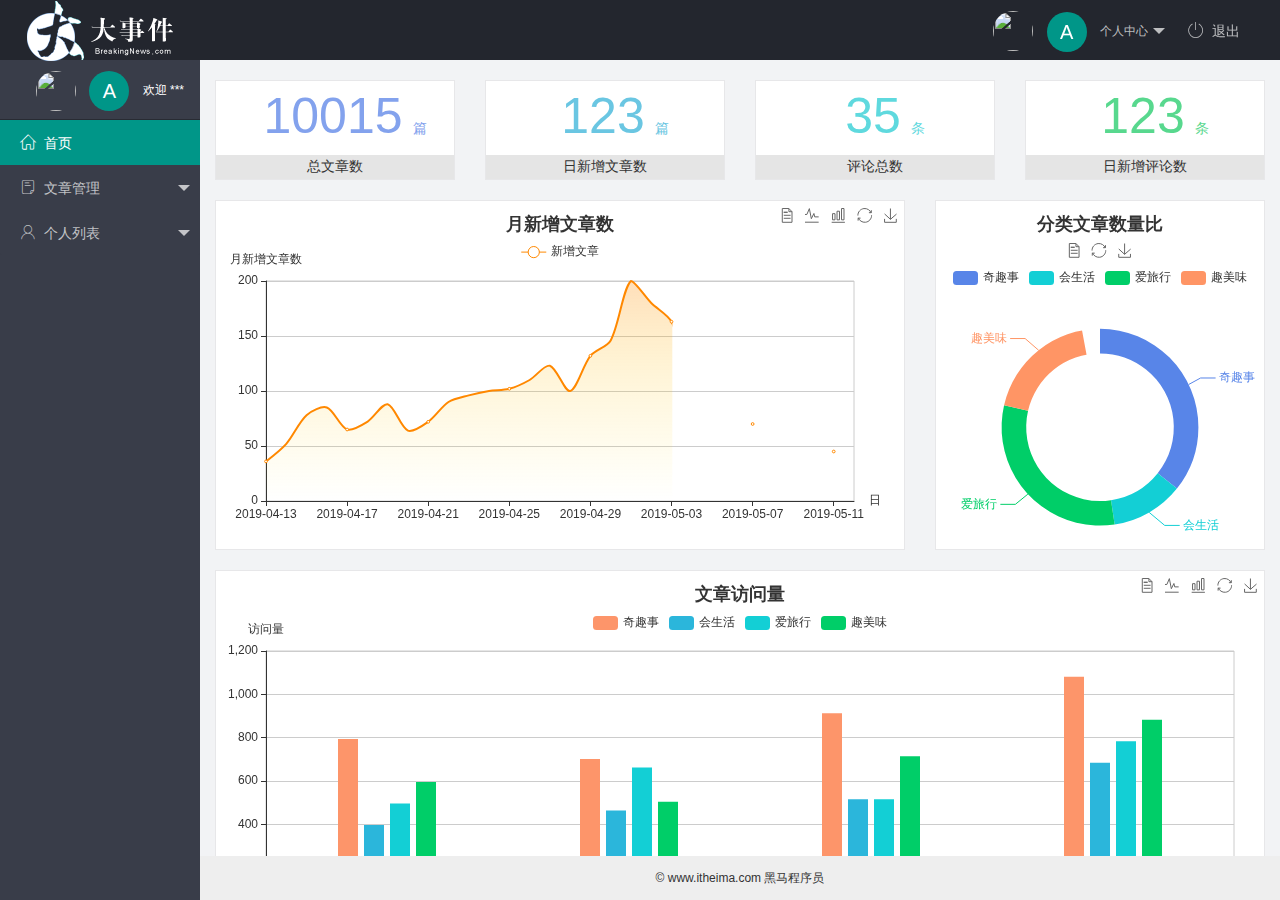
==== commit d226c943: "完成个人中心功能开发" ====
--- a/index.html
+++ b/index.html
@@ -30,9 +30,9 @@
                         个人中心
                     </a>
                     <dl class="layui-nav-child">
-                        <dd><a href="">基本资料</a></dd>
-                        <dd><a href="">更换头像</a></dd>
-                        <dd><a href="">重置密码</a></dd>
+                        <dd><a href="/user/user_info.html" target="fm">基本资料</a></dd>
+                        <dd><a href="/user/user_avatar.html" target="fm">更换头像</a></dd>
+                        <dd><a href="/user/user_pwd.html" target="fm">重置密码</a></dd>
                     </dl>
                 </li>
                 <li class="layui-nav-item">
@@ -65,9 +65,9 @@
                     <li class="layui-nav-item">
                         <a href="javascript:;"><span class="iconfont icon-user"></span>个人列表</a>
                         <dl class="layui-nav-child">
-                            <dd><a href="javascript:;"><i class="layui-icon layui-icon-app"></i>基本资料</a></dd>
-                            <dd><a href="javascript:;"><i class="layui-icon layui-icon-app"></i>更换头像</a></dd>
-                            <dd><a href="javascript:;"><i class="layui-icon layui-icon-app"></i>重置密码</a></dd>
+                            <dd><a href="/user/user_info.html" target="fm"><i class="layui-icon layui-icon-app"></i>基本资料</a></dd>
+                            <dd><a href="/user/user_avatar.html" target="fm"><i class="layui-icon layui-icon-app"></i>更换头像</a></dd>
+                            <dd><a href="/user/user_pwd.html" target="fm"><i class="layui-icon layui-icon-app"></i>重置密码</a></dd>
                         </dl>
                     </li>
                 </ul>
